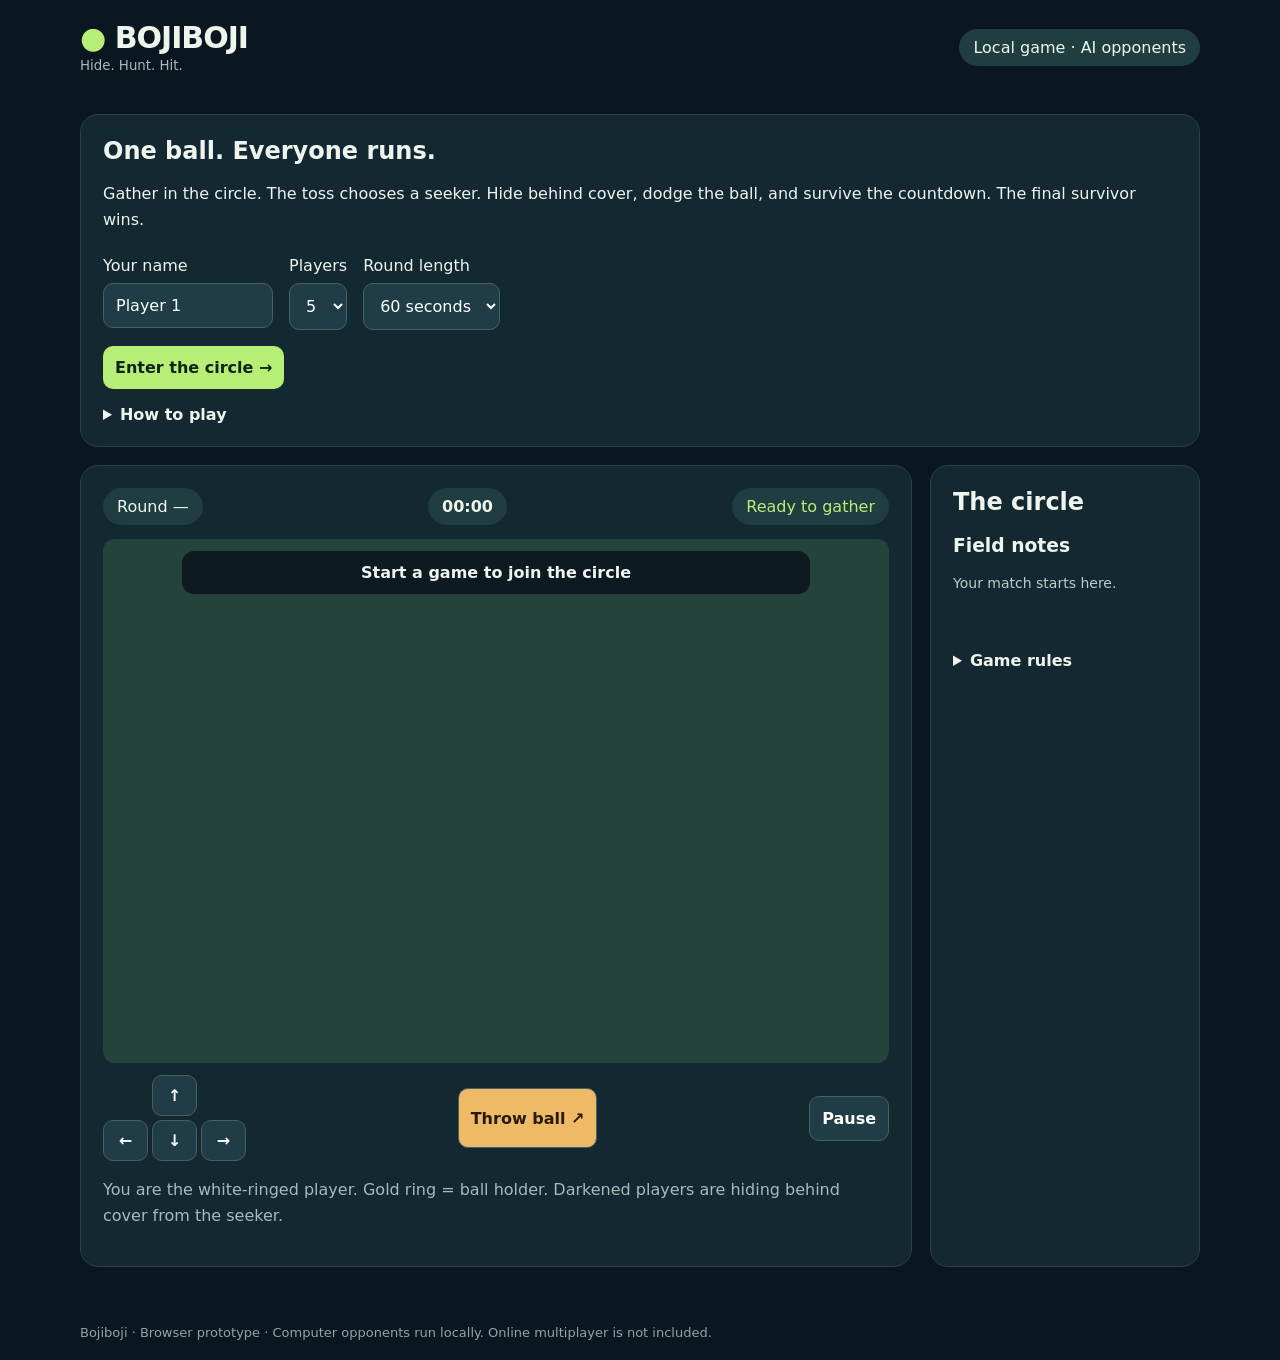
==== index.html @ 7b3b18cf "Add Bojiboji index.html" ====
<!doctype html>
<html lang="en"><head><meta charset="utf-8"><meta name="viewport" content="width=device-width,initial-scale=1"><title>Bojiboji — Hide. Hunt. Hit.</title><style>
*{box-sizing:border-box}body{margin:0;background:#0b1720;color:#edf5ed;font:16px system-ui}header,main,footer{max-width:1160px;margin:auto;padding:20px}header{display:flex;align-items:center;justify-content:space-between}h1{margin:0;font-size:30px;letter-spacing:-1px}small,.muted{color:#a6bbb9}.brand{color:#b7ef76}section{background:#142832;border:1px solid #2a4249;border-radius:18px;padding:22px;margin-bottom:18px}h2{margin:0 0 12px}p{line-height:1.6}button,select,input{font:inherit;border-radius:10px;padding:12px;border:1px solid #486065;background:#203c46;color:white}button{cursor:pointer;font-weight:700}button.primary{background:#b7ef76;color:#102419;border:0}label{display:inline-grid;gap:8px;margin:8px 16px 16px 0}input{width:170px}.layout{display:grid;grid-template-columns:1fr 270px;gap:18px}.hud{display:flex;justify-content:space-between;gap:12px;margin-bottom:14px;flex-wrap:wrap}.pill{background:#203d42;padding:9px 14px;border-radius:30px}canvas{width:100%;display:block;background:#24433a;border-radius:12px;touch-action:none}#arena{position:relative}#banner{position:absolute;top:12px;left:10%;right:10%;text-align:center;background:#0b1720e8;border-radius:12px;padding:12px;pointer-events:none;font-weight:700}#roster{padding:0;list-style:none}#roster li{padding:10px 0;border-bottom:1px solid #2a4249}.out{opacity:.4;text-decoration:line-through}#log{color:#b9cdca;font-size:14px;min-height:60px}.controls{display:flex;gap:12px;justify-content:space-between;align-items:center;margin-top:12px}#pad{display:grid;grid-template-columns:repeat(3,45px);gap:4px}#pad button{padding:10px;touch-action:none;user-select:none}#throw{background:#efba66;color:#281a0a;min-height:60px;touch-action:none}details{margin-top:16px}summary{cursor:pointer;font-weight:700}footer{font-size:13px;color:#8ca6a3}#status{color:#b7ef76} @media(max-width:780px){.layout{grid-template-columns:1fr}header,main{padding:12px}section{padding:14px}h1{font-size:25px}}
</style></head><body><header><div><h1><span class="brand">●</span> BOJIBOJI</h1><small>Hide. Hunt. Hit.</small></div><span class="pill">Local game · AI opponents</span></header><main><section id="setup"><h2>One ball. Everyone runs.</h2><p>Gather in the circle. The toss chooses a seeker. Hide behind cover, dodge the ball, and survive the countdown. The final survivor wins.</p><label>Your name<input id="name" maxlength="20" value="Player 1"></label><label>Players<select id="count"><option>3</option><option selected>5</option><option>8</option></select></label><label>Round length<select id="duration"><option value="30">30 seconds</option><option value="60" selected>60 seconds</option><option value="90">90 seconds</option></select></label><br><button class="primary" id="start">Enter the circle →</button><details><summary>How to play</summary><p>Move with WASD, arrow keys, or the touch arrows. Aim with your mouse or by tapping the field; click the field or press Space / Throw to throw. On touch screens, moving also sets your aim. Cover blocks players and balls. Each round starts with a random toss and a 4-second hiding phase. A hit transfers the ball immediately; a miss returns it after the ball stops. The new seeker gets a brief pause so the previous seeker can escape. At zero, the current seeker is eliminated—even if their throw is in flight. Eliminated players can watch the remaining rounds.</p></details></section><div class="layout"><section><div class="hud"><span class="pill" id="round">Round —</span><strong class="pill" id="timer">00:00</strong><span class="pill" id="status" role="status" aria-live="polite">Ready to gather</span></div><div id="arena"><canvas id="game" width="900" height="600" aria-label="Bojiboji playing field"></canvas><div id="banner">Start a game to join the circle</div></div><div class="controls"><div id="pad" aria-label="Movement controls"><span></span><button data-key="ArrowUp" aria-label="Move up">↑</button><span></span><button data-key="ArrowLeft" aria-label="Move left">←</button><button data-key="ArrowDown" aria-label="Move down">↓</button><button data-key="ArrowRight" aria-label="Move right">→</button></div><button id="throw">Throw ball ↗</button><button id="pause">Pause</button></div><p class="muted">You are the white-ringed player. Gold ring = ball holder. Darkened players are hiding behind cover from the seeker.</p></section><section><h2>The circle</h2><ul id="roster"></ul><h3>Field notes</h3><div id="log" aria-live="polite">Your match starts here.</div><details><summary>Game rules</summary><p>No points, no teams. Every successful hit passes the chase to the player hit. Each expired round removes its ball holder. The last remaining player wins.</p></details></section></div></main><footer>Bojiboji · Browser prototype · Computer opponents run locally. Online multiplayer is not included.</footer><script src="game.js"></script></body></html>
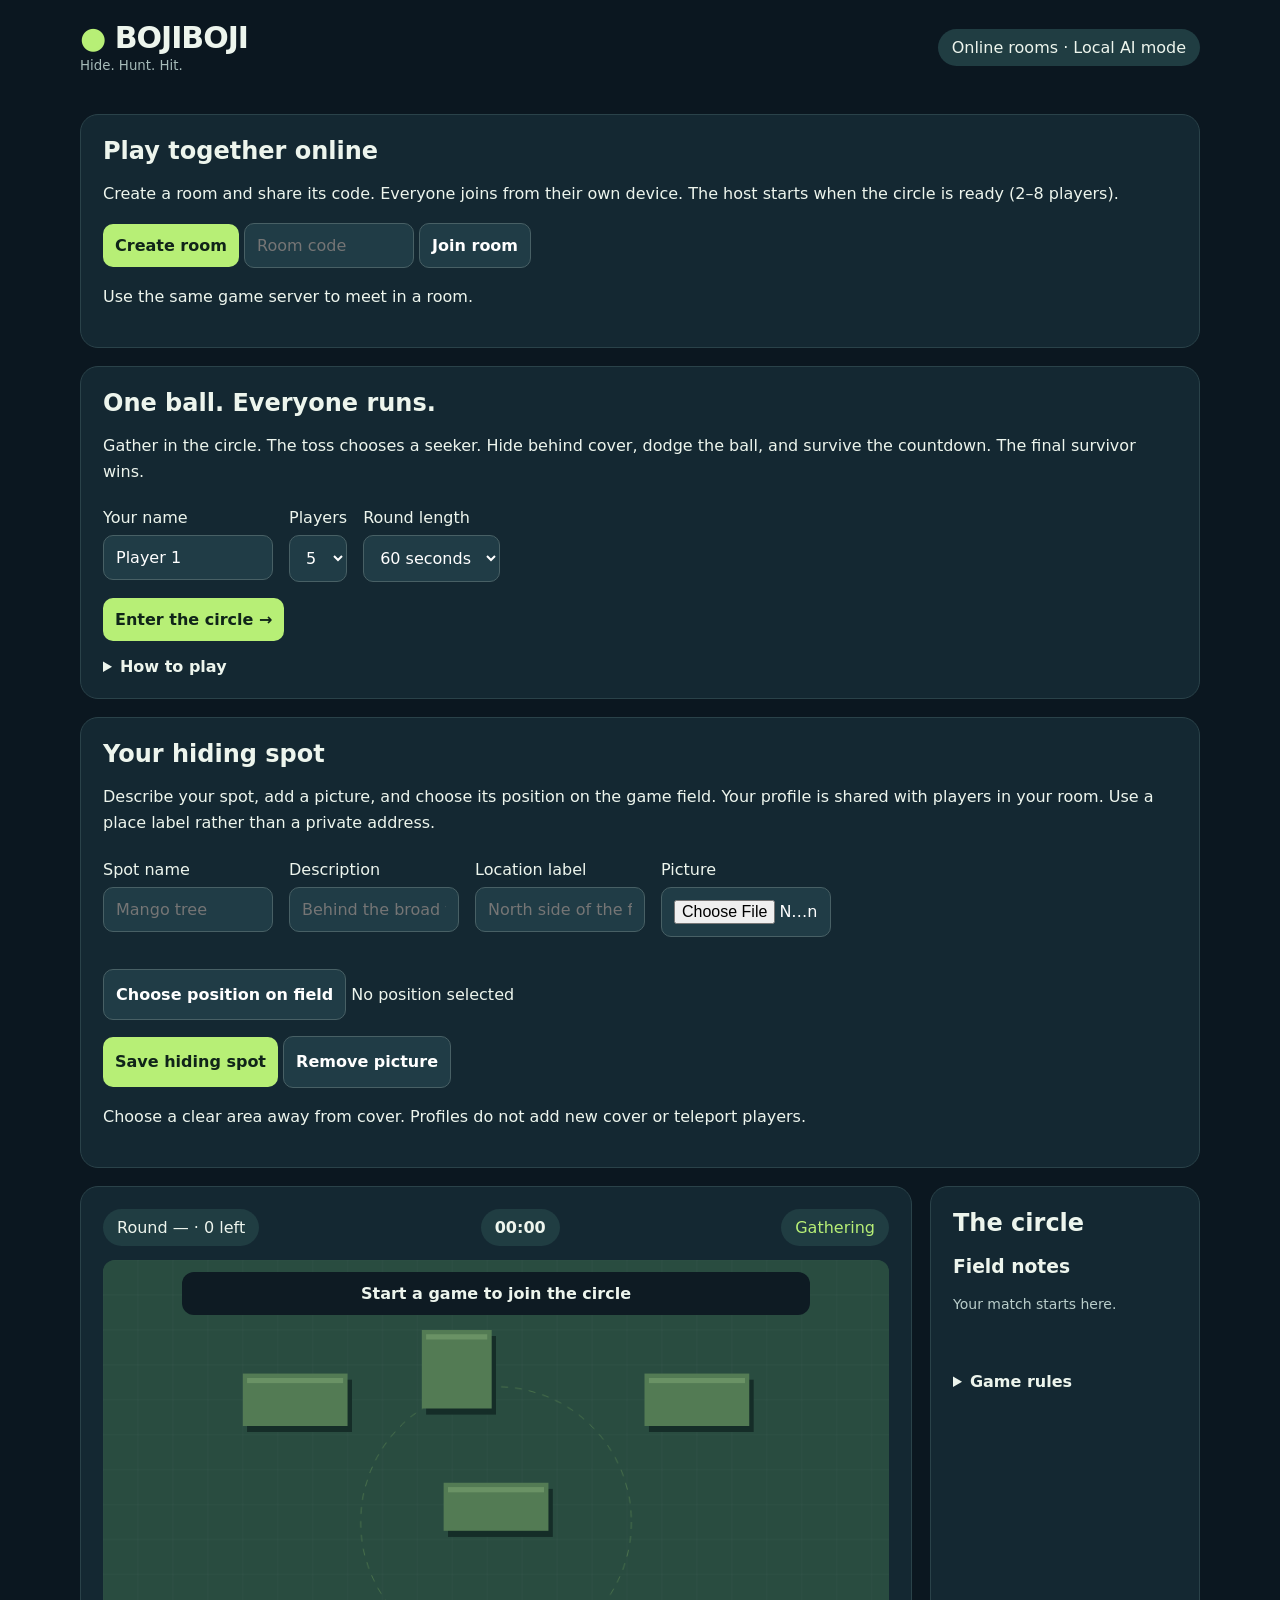
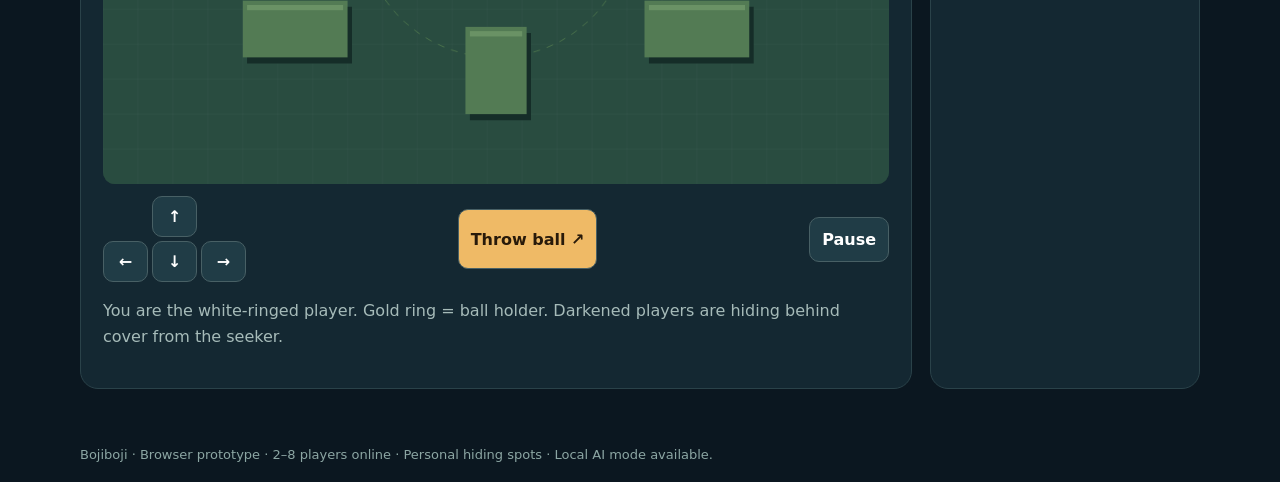
==== commit 15c5a84a: "Integrate online multiplayer and custom hiding spot profiles" ====
--- a/index.html
+++ b/index.html
@@ -1,4 +1,4 @@
 <!doctype html>
 <html lang="en"><head><meta charset="utf-8"><meta name="viewport" content="width=device-width,initial-scale=1"><title>Bojiboji — Hide. Hunt. Hit.</title><style>
 *{box-sizing:border-box}body{margin:0;background:#0b1720;color:#edf5ed;font:16px system-ui}header,main,footer{max-width:1160px;margin:auto;padding:20px}header{display:flex;align-items:center;justify-content:space-between}h1{margin:0;font-size:30px;letter-spacing:-1px}small,.muted{color:#a6bbb9}.brand{color:#b7ef76}section{background:#142832;border:1px solid #2a4249;border-radius:18px;padding:22px;margin-bottom:18px}h2{margin:0 0 12px}p{line-height:1.6}button,select,input{font:inherit;border-radius:10px;padding:12px;border:1px solid #486065;background:#203c46;color:white}button{cursor:pointer;font-weight:700}button.primary{background:#b7ef76;color:#102419;border:0}label{display:inline-grid;gap:8px;margin:8px 16px 16px 0}input{width:170px}.layout{display:grid;grid-template-columns:1fr 270px;gap:18px}.hud{display:flex;justify-content:space-between;gap:12px;margin-bottom:14px;flex-wrap:wrap}.pill{background:#203d42;padding:9px 14px;border-radius:30px}canvas{width:100%;display:block;background:#24433a;border-radius:12px;touch-action:none}#arena{position:relative}#banner{position:absolute;top:12px;left:10%;right:10%;text-align:center;background:#0b1720e8;border-radius:12px;padding:12px;pointer-events:none;font-weight:700}#roster{padding:0;list-style:none}#roster li{padding:10px 0;border-bottom:1px solid #2a4249}.out{opacity:.4;text-decoration:line-through}#log{color:#b9cdca;font-size:14px;min-height:60px}.controls{display:flex;gap:12px;justify-content:space-between;align-items:center;margin-top:12px}#pad{display:grid;grid-template-columns:repeat(3,45px);gap:4px}#pad button{padding:10px;touch-action:none;user-select:none}#throw{background:#efba66;color:#281a0a;min-height:60px;touch-action:none}details{margin-top:16px}summary{cursor:pointer;font-weight:700}footer{font-size:13px;color:#8ca6a3}#status{color:#b7ef76} @media(max-width:780px){.layout{grid-template-columns:1fr}header,main{padding:12px}section{padding:14px}h1{font-size:25px}}
-</style></head><body><header><div><h1><span class="brand">●</span> BOJIBOJI</h1><small>Hide. Hunt. Hit.</small></div><span class="pill">Local game · AI opponents</span></header><main><section id="setup"><h2>One ball. Everyone runs.</h2><p>Gather in the circle. The toss chooses a seeker. Hide behind cover, dodge the ball, and survive the countdown. The final survivor wins.</p><label>Your name<input id="name" maxlength="20" value="Player 1"></label><label>Players<select id="count"><option>3</option><option selected>5</option><option>8</option></select></label><label>Round length<select id="duration"><option value="30">30 seconds</option><option value="60" selected>60 seconds</option><option value="90">90 seconds</option></select></label><br><button class="primary" id="start">Enter the circle →</button><details><summary>How to play</summary><p>Move with WASD, arrow keys, or the touch arrows. Aim with your mouse or by tapping the field; click the field or press Space / Throw to throw. On touch screens, moving also sets your aim. Cover blocks players and balls. Each round starts with a random toss and a 4-second hiding phase. A hit transfers the ball immediately; a miss returns it after the ball stops. The new seeker gets a brief pause so the previous seeker can escape. At zero, the current seeker is eliminated—even if their throw is in flight. Eliminated players can watch the remaining rounds.</p></details></section><div class="layout"><section><div class="hud"><span class="pill" id="round">Round —</span><strong class="pill" id="timer">00:00</strong><span class="pill" id="status" role="status" aria-live="polite">Ready to gather</span></div><div id="arena"><canvas id="game" width="900" height="600" aria-label="Bojiboji playing field"></canvas><div id="banner">Start a game to join the circle</div></div><div class="controls"><div id="pad" aria-label="Movement controls"><span></span><button data-key="ArrowUp" aria-label="Move up">↑</button><span></span><button data-key="ArrowLeft" aria-label="Move left">←</button><button data-key="ArrowDown" aria-label="Move down">↓</button><button data-key="ArrowRight" aria-label="Move right">→</button></div><button id="throw">Throw ball ↗</button><button id="pause">Pause</button></div><p class="muted">You are the white-ringed player. Gold ring = ball holder. Darkened players are hiding behind cover from the seeker.</p></section><section><h2>The circle</h2><ul id="roster"></ul><h3>Field notes</h3><div id="log" aria-live="polite">Your match starts here.</div><details><summary>Game rules</summary><p>No points, no teams. Every successful hit passes the chase to the player hit. Each expired round removes its ball holder. The last remaining player wins.</p></details></section></div></main><footer>Bojiboji · Browser prototype · Computer opponents run locally. Online multiplayer is not included.</footer><script src="game.js"></script></body></html>
+</style></head><body><header><div><h1><span class="brand">●</span> BOJIBOJI</h1><small>Hide. Hunt. Hit.</small></div><span class="pill">Online rooms · Local AI mode</span></header><main><section><h2>Play together online</h2><p>Create a room and share its code. Everyone joins from their own device. The host starts when the circle is ready (2–8 players).</p><button id="createRoom" class="primary">Create room</button> <input id="roomCode" placeholder="Room code" maxlength="6" aria-label="Room code"> <button id="joinRoom">Join room</button> <button id="startRoom" hidden>Start online match</button> <button id="leaveRoom" hidden>Leave room</button><p id="roomStatus" role="status" aria-live="polite">Use the same game server to meet in a room.</p></section><section id="setup"><h2>One ball. Everyone runs.</h2><p>Gather in the circle. The toss chooses a seeker. Hide behind cover, dodge the ball, and survive the countdown. The final survivor wins.</p><label>Your name<input id="name" maxlength="20" value="Player 1"></label><label>Players<select id="count"><option>3</option><option selected>5</option><option>8</option></select></label><label>Round length<select id="duration"><option value="30">30 seconds</option><option value="60" selected>60 seconds</option><option value="90">90 seconds</option></select></label><br><button class="primary" id="start">Enter the circle →</button><details><summary>How to play</summary><p>Move with WASD, arrow keys, or the touch arrows. Aim with your mouse or by tapping the field; click the field or press Space / Throw to throw. On touch screens, moving also sets your aim. Cover blocks players and balls. Each round starts with a random toss and a 4-second hiding phase. A hit transfers the ball immediately; a miss returns it after the ball stops. The new seeker gets a brief pause so the previous seeker can escape. At zero, the current seeker is eliminated—even if their throw is in flight. Eliminated players can watch the remaining rounds.</p></details></section><section><h2>Your hiding spot</h2><p>Describe your spot, add a picture, and choose its position on the game field. Your profile is shared with players in your room. Use a place label rather than a private address.</p><label>Spot name<input id="spotName" maxlength="50" placeholder="Mango tree"></label><label>Description<input id="spotDescription" maxlength="240" placeholder="Behind the broad trunk"></label><label>Location label<input id="spotLocation" maxlength="100" placeholder="North side of the field"></label><label>Picture<input type="file" id="spotPicture" accept="image/jpeg,image/png,image/webp"></label><p><button id="chooseSpot">Choose position on field</button> <span id="spotPosition">No position selected</span></p><img id="spotPreview" alt="Your hiding spot preview" hidden style="max-width:200px;max-height:140px;border-radius:10px"><p><button id="saveSpot" class="primary">Save hiding spot</button> <button id="clearPicture">Remove picture</button></p><p id="spotStatus" role="status" aria-live="polite">Choose a clear area away from cover. Profiles do not add new cover or teleport players.</p><div id="spotProfiles" style="display:flex;gap:16px;flex-wrap:wrap"></div></section><div class="layout"><section><div class="hud"><span class="pill" id="round">Round —</span><strong class="pill" id="timer">00:00</strong><span class="pill" id="status" role="status" aria-live="polite">Ready to gather</span></div><div id="arena"><canvas id="game" width="900" height="600" aria-label="Bojiboji playing field"></canvas><div id="banner">Start a game to join the circle</div></div><div class="controls"><div id="pad" aria-label="Movement controls"><span></span><button data-key="ArrowUp" aria-label="Move up">↑</button><span></span><button data-key="ArrowLeft" aria-label="Move left">←</button><button data-key="ArrowDown" aria-label="Move down">↓</button><button data-key="ArrowRight" aria-label="Move right">→</button></div><button id="throw">Throw ball ↗</button><button id="pause">Pause</button></div><p class="muted">You are the white-ringed player. Gold ring = ball holder. Darkened players are hiding behind cover from the seeker.</p></section><section><h2>The circle</h2><ul id="roster"></ul><h3>Field notes</h3><div id="log" aria-live="polite">Your match starts here.</div><details><summary>Game rules</summary><p>No points, no teams. Every successful hit passes the chase to the player hit. Each expired round removes its ball holder. The last remaining player wins.</p></details></section></div></main><footer>Bojiboji · Browser prototype · 2–8 players online · Personal hiding spots · Local AI mode available.</footer><script src="game.js"></script><script src="online.js"></script><script src="spots.js"></script></body></html>
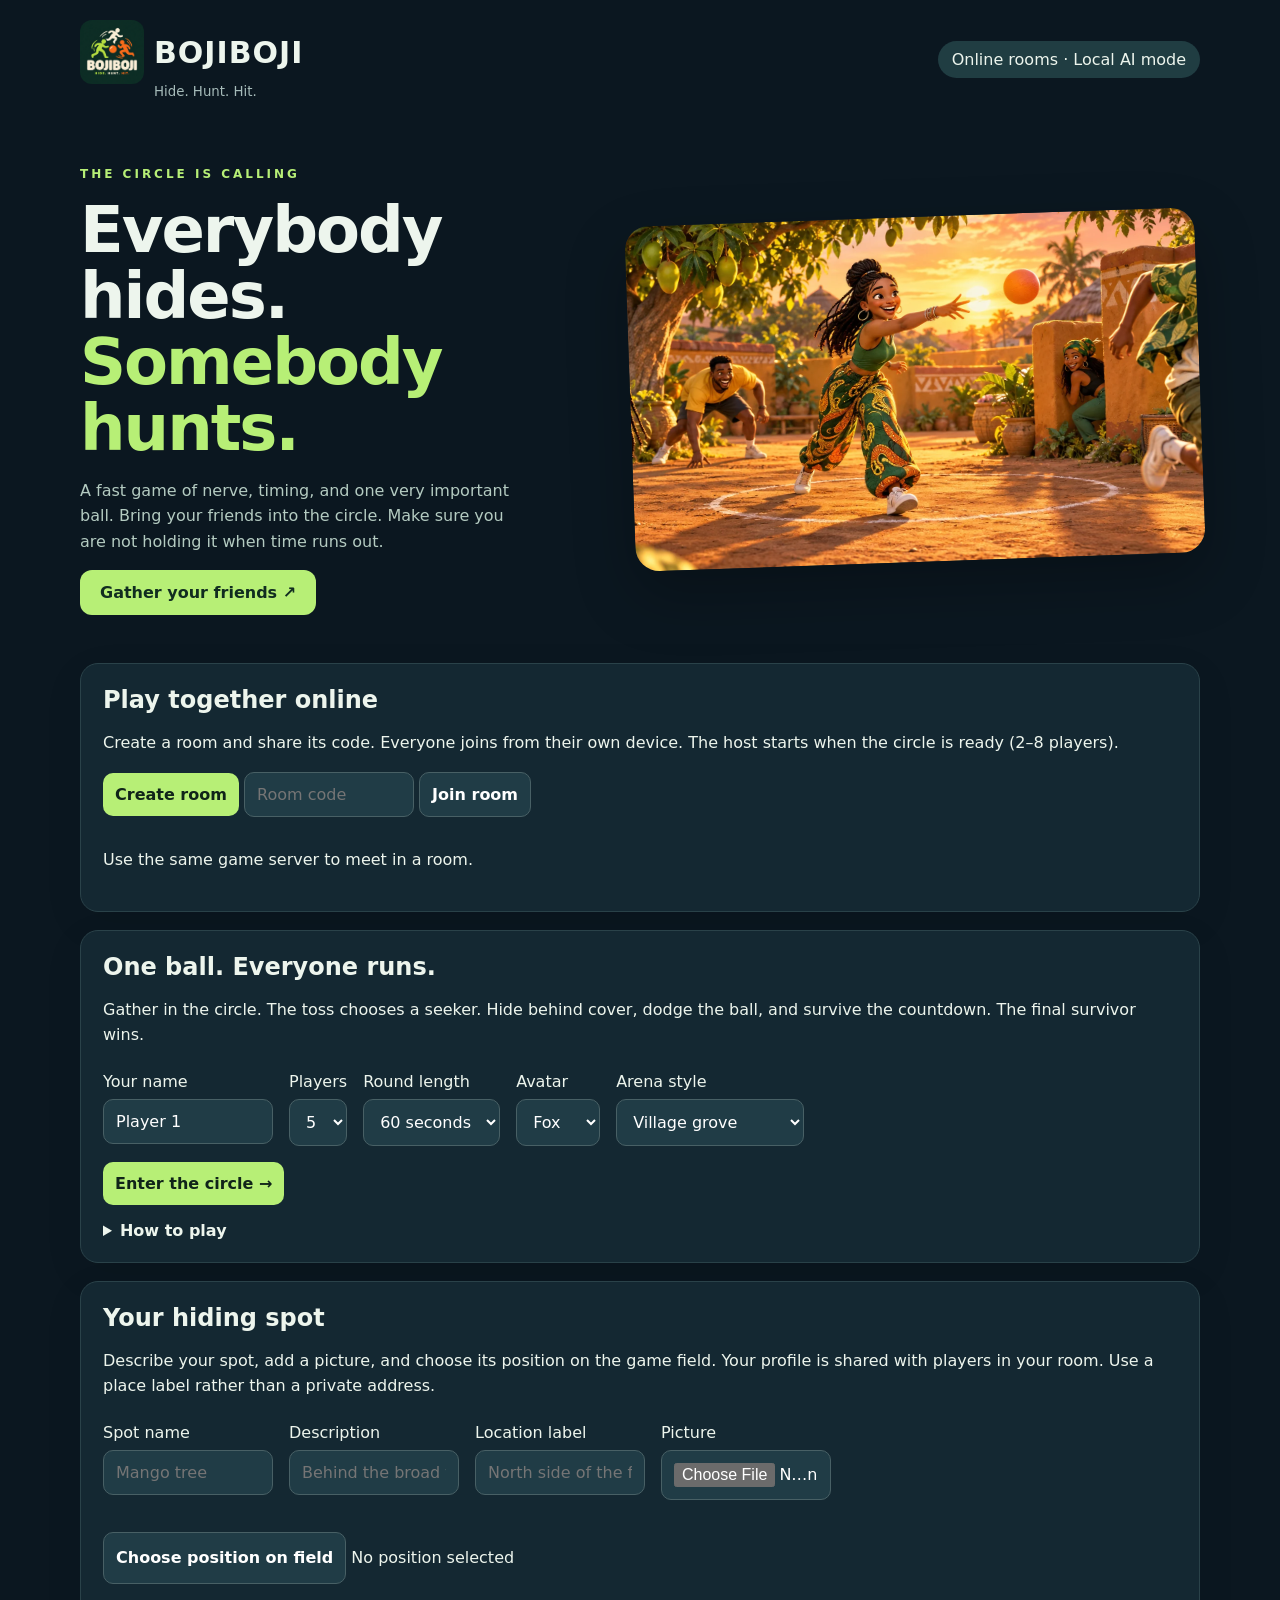
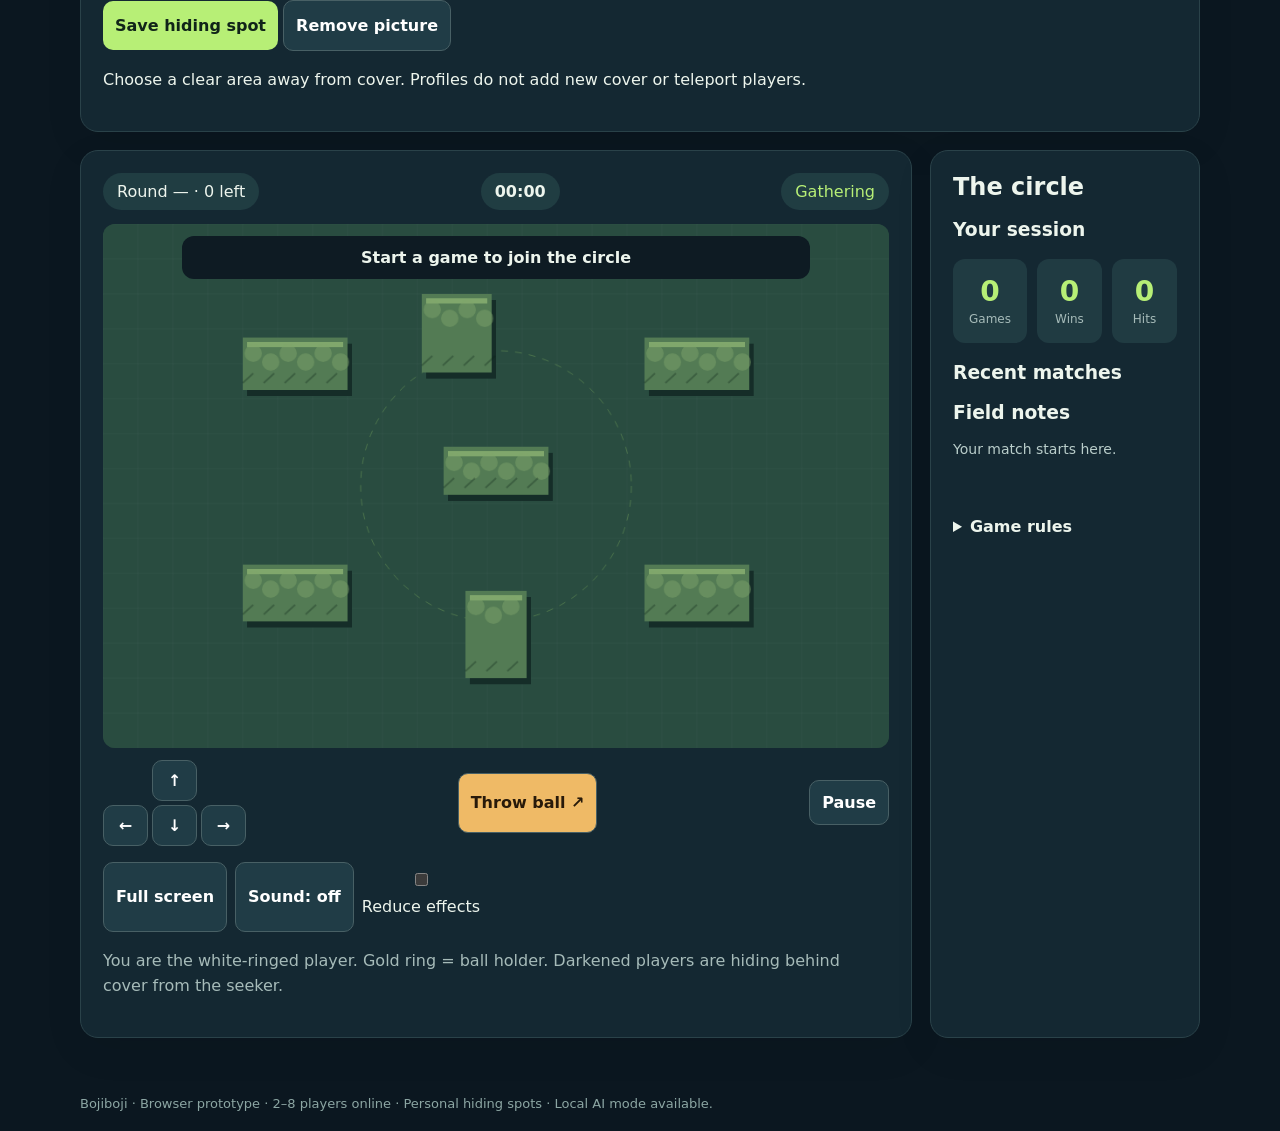
==== commit 15c151d3: "Add original Bojiboji branding, richer graphics, avatars, lobby controls and match statistics" ====
--- a/index.html
+++ b/index.html
@@ -1,4 +1,4 @@
 <!doctype html>
-<html lang="en"><head><meta charset="utf-8"><meta name="viewport" content="width=device-width,initial-scale=1"><title>Bojiboji — Hide. Hunt. Hit.</title><style>
+<html lang="en"><head><meta charset="utf-8"><meta name="viewport" content="width=device-width,initial-scale=1"><meta name="theme-color" content="#142832"><meta name="description" content="Bojiboji: hide, hunt, and pass the ball. Play with friends in online rooms or practice against computer runners."><link rel="icon" href="assets/boji-mark.svg" type="image/svg+xml"><link rel="stylesheet" href="experience.css"><title>Bojiboji — Hide. Hunt. Hit.</title><style>
 *{box-sizing:border-box}body{margin:0;background:#0b1720;color:#edf5ed;font:16px system-ui}header,main,footer{max-width:1160px;margin:auto;padding:20px}header{display:flex;align-items:center;justify-content:space-between}h1{margin:0;font-size:30px;letter-spacing:-1px}small,.muted{color:#a6bbb9}.brand{color:#b7ef76}section{background:#142832;border:1px solid #2a4249;border-radius:18px;padding:22px;margin-bottom:18px}h2{margin:0 0 12px}p{line-height:1.6}button,select,input{font:inherit;border-radius:10px;padding:12px;border:1px solid #486065;background:#203c46;color:white}button{cursor:pointer;font-weight:700}button.primary{background:#b7ef76;color:#102419;border:0}label{display:inline-grid;gap:8px;margin:8px 16px 16px 0}input{width:170px}.layout{display:grid;grid-template-columns:1fr 270px;gap:18px}.hud{display:flex;justify-content:space-between;gap:12px;margin-bottom:14px;flex-wrap:wrap}.pill{background:#203d42;padding:9px 14px;border-radius:30px}canvas{width:100%;display:block;background:#24433a;border-radius:12px;touch-action:none}#arena{position:relative}#banner{position:absolute;top:12px;left:10%;right:10%;text-align:center;background:#0b1720e8;border-radius:12px;padding:12px;pointer-events:none;font-weight:700}#roster{padding:0;list-style:none}#roster li{padding:10px 0;border-bottom:1px solid #2a4249}.out{opacity:.4;text-decoration:line-through}#log{color:#b9cdca;font-size:14px;min-height:60px}.controls{display:flex;gap:12px;justify-content:space-between;align-items:center;margin-top:12px}#pad{display:grid;grid-template-columns:repeat(3,45px);gap:4px}#pad button{padding:10px;touch-action:none;user-select:none}#throw{background:#efba66;color:#281a0a;min-height:60px;touch-action:none}details{margin-top:16px}summary{cursor:pointer;font-weight:700}footer{font-size:13px;color:#8ca6a3}#status{color:#b7ef76} @media(max-width:780px){.layout{grid-template-columns:1fr}header,main{padding:12px}section{padding:14px}h1{font-size:25px}}
-</style></head><body><header><div><h1><span class="brand">●</span> BOJIBOJI</h1><small>Hide. Hunt. Hit.</small></div><span class="pill">Online rooms · Local AI mode</span></header><main><section><h2>Play together online</h2><p>Create a room and share its code. Everyone joins from their own device. The host starts when the circle is ready (2–8 players).</p><button id="createRoom" class="primary">Create room</button> <input id="roomCode" placeholder="Room code" maxlength="6" aria-label="Room code"> <button id="joinRoom">Join room</button> <button id="startRoom" hidden>Start online match</button> <button id="leaveRoom" hidden>Leave room</button><p id="roomStatus" role="status" aria-live="polite">Use the same game server to meet in a room.</p></section><section id="setup"><h2>One ball. Everyone runs.</h2><p>Gather in the circle. The toss chooses a seeker. Hide behind cover, dodge the ball, and survive the countdown. The final survivor wins.</p><label>Your name<input id="name" maxlength="20" value="Player 1"></label><label>Players<select id="count"><option>3</option><option selected>5</option><option>8</option></select></label><label>Round length<select id="duration"><option value="30">30 seconds</option><option value="60" selected>60 seconds</option><option value="90">90 seconds</option></select></label><br><button class="primary" id="start">Enter the circle →</button><details><summary>How to play</summary><p>Move with WASD, arrow keys, or the touch arrows. Aim with your mouse or by tapping the field; click the field or press Space / Throw to throw. On touch screens, moving also sets your aim. Cover blocks players and balls. Each round starts with a random toss and a 4-second hiding phase. A hit transfers the ball immediately; a miss returns it after the ball stops. The new seeker gets a brief pause so the previous seeker can escape. At zero, the current seeker is eliminated—even if their throw is in flight. Eliminated players can watch the remaining rounds.</p></details></section><section><h2>Your hiding spot</h2><p>Describe your spot, add a picture, and choose its position on the game field. Your profile is shared with players in your room. Use a place label rather than a private address.</p><label>Spot name<input id="spotName" maxlength="50" placeholder="Mango tree"></label><label>Description<input id="spotDescription" maxlength="240" placeholder="Behind the broad trunk"></label><label>Location label<input id="spotLocation" maxlength="100" placeholder="North side of the field"></label><label>Picture<input type="file" id="spotPicture" accept="image/jpeg,image/png,image/webp"></label><p><button id="chooseSpot">Choose position on field</button> <span id="spotPosition">No position selected</span></p><img id="spotPreview" alt="Your hiding spot preview" hidden style="max-width:200px;max-height:140px;border-radius:10px"><p><button id="saveSpot" class="primary">Save hiding spot</button> <button id="clearPicture">Remove picture</button></p><p id="spotStatus" role="status" aria-live="polite">Choose a clear area away from cover. Profiles do not add new cover or teleport players.</p><div id="spotProfiles" style="display:flex;gap:16px;flex-wrap:wrap"></div></section><div class="layout"><section><div class="hud"><span class="pill" id="round">Round —</span><strong class="pill" id="timer">00:00</strong><span class="pill" id="status" role="status" aria-live="polite">Ready to gather</span></div><div id="arena"><canvas id="game" width="900" height="600" aria-label="Bojiboji playing field"></canvas><div id="banner">Start a game to join the circle</div></div><div class="controls"><div id="pad" aria-label="Movement controls"><span></span><button data-key="ArrowUp" aria-label="Move up">↑</button><span></span><button data-key="ArrowLeft" aria-label="Move left">←</button><button data-key="ArrowDown" aria-label="Move down">↓</button><button data-key="ArrowRight" aria-label="Move right">→</button></div><button id="throw">Throw ball ↗</button><button id="pause">Pause</button></div><p class="muted">You are the white-ringed player. Gold ring = ball holder. Darkened players are hiding behind cover from the seeker.</p></section><section><h2>The circle</h2><ul id="roster"></ul><h3>Field notes</h3><div id="log" aria-live="polite">Your match starts here.</div><details><summary>Game rules</summary><p>No points, no teams. Every successful hit passes the chase to the player hit. Each expired round removes its ball holder. The last remaining player wins.</p></details></section></div></main><footer>Bojiboji · Browser prototype · 2–8 players online · Personal hiding spots · Local AI mode available.</footer><script src="game.js"></script><script src="online.js"></script><script src="spots.js"></script></body></html>
+</style></head><body><header><div><h1><img src="assets/bojiboji-logo.webp" alt="Bojiboji ball and circle logo"> BOJIBOJI</h1><small>Hide. Hunt. Hit.</small></div><span class="pill">Online rooms · Local AI mode</span></header><main><section class="hero"><div><span class="eyebrow">The circle is calling</span><h2>Everybody hides.<br><em>Somebody hunts.</em></h2><p>A fast game of nerve, timing, and one very important ball. Bring your friends into the circle. Make sure you are not holding it when time runs out.</p><a href="#onlineLobby">Gather your friends ↗</a></div><img src="assets/bojiboji-key-art.webp" alt="Illustrated Bojiboji players chasing a ball around a leafy village courtyard"></section><section id="onlineLobby"><h2>Play together online</h2><p>Create a room and share its code. Everyone joins from their own device. The host starts when the circle is ready (2–8 players).</p><button id="createRoom" class="primary">Create room</button> <input id="roomCode" placeholder="Room code" maxlength="6" aria-label="Room code"> <button id="joinRoom">Join room</button> <button id="startRoom" hidden>Start online match</button> <button id="leaveRoom" hidden>Leave room</button> <button id="readyRoom" hidden>Ready up</button> <button id="inviteRoom" hidden>Copy invite link</button><div id="roomMembers" class="room-list"></div><p id="roomStatus" role="status" aria-live="polite">Use the same game server to meet in a room.</p></section><section id="setup"><h2>One ball. Everyone runs.</h2><p>Gather in the circle. The toss chooses a seeker. Hide behind cover, dodge the ball, and survive the countdown. The final survivor wins.</p><label>Your name<input id="name" maxlength="20" value="Player 1"></label><label>Players<select id="count"><option>3</option><option selected>5</option><option>8</option></select></label><label>Round length<select id="duration"><option value="30">30 seconds</option><option value="60" selected>60 seconds</option><option value="90">90 seconds</option></select></label><label>Avatar<select id="avatar"><option value="fox">Fox</option><option value="cat">Cat</option><option value="owl">Owl</option><option value="bear">Bear</option></select></label><label>Arena style<select id="theme"><option value="grove">Village grove</option><option value="dusk">Golden dusk</option><option value="night">Moonlit courtyard</option></select></label><br><button class="primary" id="start">Enter the circle →</button><details><summary>How to play</summary><p>Move with WASD, arrow keys, or the touch arrows. Aim with your mouse or by tapping the field; click the field or press Space / Throw to throw. On touch screens, moving also sets your aim. Cover blocks players and balls. Each round starts with a random toss and a 4-second hiding phase. A hit transfers the ball immediately; a miss returns it after the ball stops. The new seeker gets a brief pause so the previous seeker can escape. At zero, the current seeker is eliminated—even if their throw is in flight. Eliminated players can watch the remaining rounds.</p></details></section><section><h2>Your hiding spot</h2><p>Describe your spot, add a picture, and choose its position on the game field. Your profile is shared with players in your room. Use a place label rather than a private address.</p><label>Spot name<input id="spotName" maxlength="50" placeholder="Mango tree"></label><label>Description<input id="spotDescription" maxlength="240" placeholder="Behind the broad trunk"></label><label>Location label<input id="spotLocation" maxlength="100" placeholder="North side of the field"></label><label>Picture<input type="file" id="spotPicture" accept="image/jpeg,image/png,image/webp"></label><p><button id="chooseSpot">Choose position on field</button> <span id="spotPosition">No position selected</span></p><img id="spotPreview" alt="Your hiding spot preview" hidden style="max-width:200px;max-height:140px;border-radius:10px"><p><button id="saveSpot" class="primary">Save hiding spot</button> <button id="clearPicture">Remove picture</button></p><p id="spotStatus" role="status" aria-live="polite">Choose a clear area away from cover. Profiles do not add new cover or teleport players.</p><div id="spotProfiles" style="display:flex;gap:16px;flex-wrap:wrap"></div></section><section id="results" hidden aria-live="polite"><span class="eyebrow">Circle champion</span><h2 id="winnerName"></h2><p id="winnerMessage"></p><table><thead><tr><th>Player</th><th>Hits</th><th>Throws</th><th>Accuracy</th></tr></thead><tbody id="scoreRows"></tbody></table><p>Start another local game, or ready up for a rematch in your room.</p></section><div class="layout"><section><div class="hud"><span class="pill" id="round">Round —</span><strong class="pill" id="timer">00:00</strong><span class="pill" id="status" role="status" aria-live="polite">Ready to gather</span></div><div id="arena"><canvas id="game" width="900" height="600" aria-label="Bojiboji playing field"></canvas><div id="banner">Start a game to join the circle</div></div><div class="controls"><div id="pad" aria-label="Movement controls"><span></span><button data-key="ArrowUp" aria-label="Move up">↑</button><span></span><button data-key="ArrowLeft" aria-label="Move left">←</button><button data-key="ArrowDown" aria-label="Move down">↓</button><button data-key="ArrowRight" aria-label="Move right">→</button></div><button id="throw">Throw ball ↗</button><button id="pause">Pause</button></div><div class="game-tools"><button id="fullscreen">Full screen</button><button id="sound">Sound: off</button><label><input id="reduced" type="checkbox" style="width:auto"> Reduce effects</label></div><p class="muted">You are the white-ringed player. Gold ring = ball holder. Darkened players are hiding behind cover from the seeker.</p></section><section><h2>The circle</h2><ul id="roster"></ul><h3>Your session</h3><div class="stats"><div class="stat"><strong id="statGames">0</strong><span>Games</span></div><div class="stat"><strong id="statWins">0</strong><span>Wins</span></div><div class="stat"><strong id="statHits">0</strong><span>Hits</span></div></div><h3>Recent matches</h3><ol id="history"></ol><h3>Field notes</h3><div id="log" aria-live="polite">Your match starts here.</div><details><summary>Game rules</summary><p>No points, no teams. Every successful hit passes the chase to the player hit. Each expired round removes its ball holder. The last remaining player wins.</p></details></section></div></main><footer>Bojiboji · Browser prototype · 2–8 players online · Personal hiding spots · Local AI mode available.</footer><script src="game.js"></script><script src="online.js"></script><script src="spots.js"></script><script src="experience.js"></script></body></html>
--- a/experience.css
+++ b/experience.css
@@ -0,0 +1,3 @@
+:root{color-scheme:dark;--lime:#b7ef76}body{background:radial-gradient(ellipse at 10% 0,#20463d 0,transparent 48%),#0b1720}header{padding-top:26px}header h1{display:flex;gap:10px;align-items:center;letter-spacing:1px}header img{width:46px;height:46px}header small{display:block;margin-left:56px}section{box-shadow:0 12px 40px #00000012}button{transition:transform .15s,background .15s}button:hover:not(:disabled){transform:translateY(-2px);filter:brightness(1.1)}button:disabled{opacity:.4;cursor:not-allowed}button:focus-visible,input:focus-visible,select:focus-visible,summary:focus-visible{outline:3px solid #ffca6d;outline-offset:4px}.hero{display:grid;grid-template-columns:1fr 1.1fr;gap:32px;align-items:center;background:transparent;border:0;box-shadow:none;padding:24px 0 30px}.hero h2{font-size:clamp(36px,5vw,64px);line-height:1.03;letter-spacing:-2px;margin:16px 0}.hero h2 em{color:var(--lime);font-style:normal}.hero p{max-width:450px;color:#b4cbc1}.eyebrow{text-transform:uppercase;letter-spacing:3px;font-size:12px;color:var(--lime);font-weight:700}.hero img{width:100%;transform:rotate(-2deg);border-radius:24px;box-shadow:0 24px 60px #0004}.hero a{display:inline-block;color:#112d20;background:var(--lime);border-radius:12px;padding:13px 20px;font-weight:800;text-decoration:none}.toolbar{display:flex;gap:12px;flex-wrap:wrap;align-items:center}.toolbar label{margin:0}.toolbar select{max-width:165px}.room-list{display:flex;gap:8px;flex-wrap:wrap;margin-top:14px}.room-person{background:#203c46;border-radius:10px;padding:9px 12px;font-size:14px}.room-person b{color:#b7ef76}.room-person button{font-size:12px;padding:4px 7px;margin-left:8px}.stats{display:grid;grid-template-columns:repeat(3,1fr);gap:10px}.stat{padding:16px;background:#203b42;border-radius:12px;text-align:center}.stat strong{font-size:28px;display:block;color:#b7ef76}.stat span{font-size:12px;color:#a6bbb9}#history{padding-left:20px;color:#a6bbb9}#results{border-color:#9ec86d;background:linear-gradient(120deg,#2d4d36,#142832)}#results h2{font-size:32px}table{border-collapse:collapse;width:100%;font-size:14px}td,th{text-align:left;padding:10px 6px;border-bottom:1px solid #ffffff12}.game-tools{display:flex;gap:8px;flex-wrap:wrap;margin-top:16px}#arena:fullscreen{display:flex;align-items:center;justify-content:center;background:#0b1720}#arena:fullscreen canvas{width:auto;max-width:100vw;max-height:100vh;object-fit:contain}#arena:fullscreen #banner{top:20px}#timer.urgent{color:#ffae8b;box-shadow:0 0 0 2px #ef967655}#reduced:checked{accent-color:#b7ef76}@media(max-width:780px){.hero{grid-template-columns:1fr;gap:18px}.hero img{max-height:260px;object-fit:cover;transform:none}.hero h2{font-size:42px}.controls{flex-wrap:wrap}.toolbar label{width:100%}header>.pill{font-size:11px;max-width:120px}.game-tools button{flex:1}.stats{gap:6px}.stat{padding:10px}input[type=file]{width:100%;max-width:260px}.layout>section{min-width:0}}@media(prefers-reduced-motion:reduce){*{scroll-behavior:auto!important;transition:none!important}.hero img{transform:none}}
+
+header img{width:64px;height:64px;border-radius:12px}header small{margin-left:74px}.hero img{aspect-ratio:1.65;object-fit:cover}
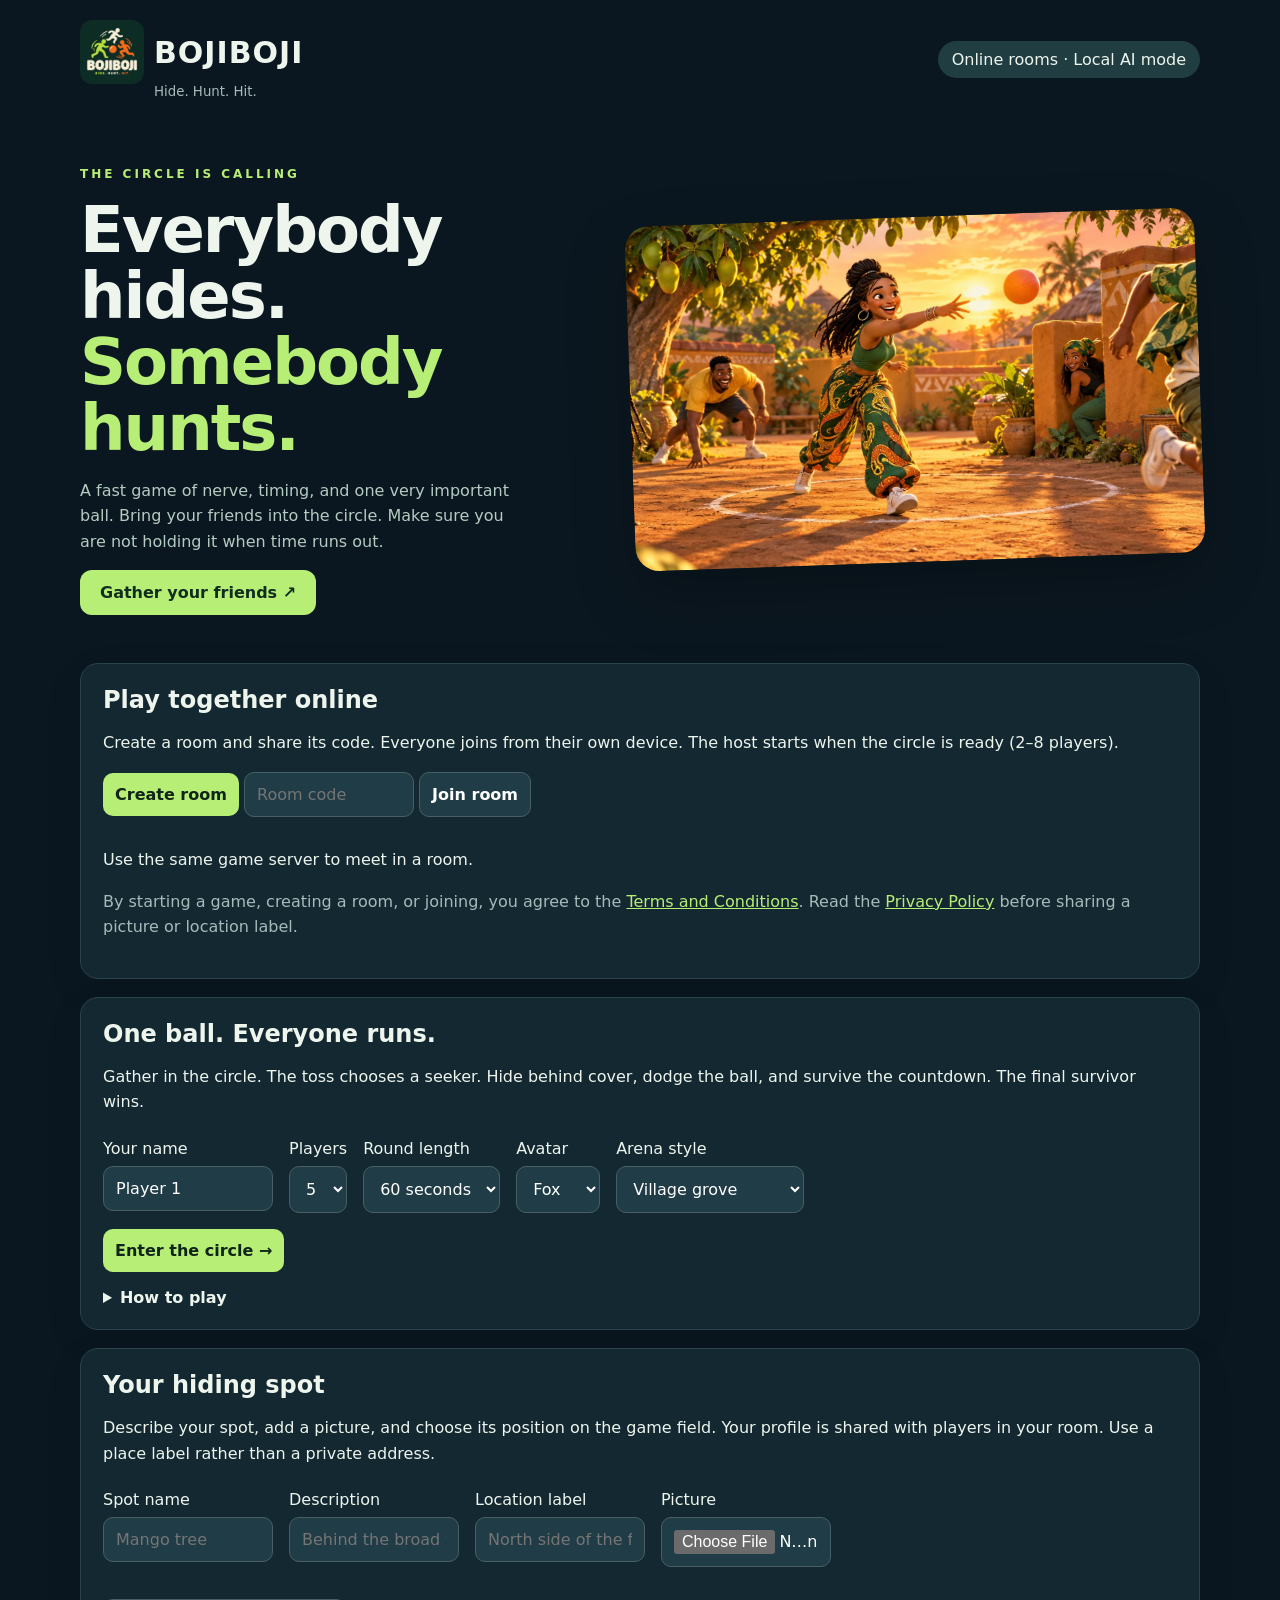
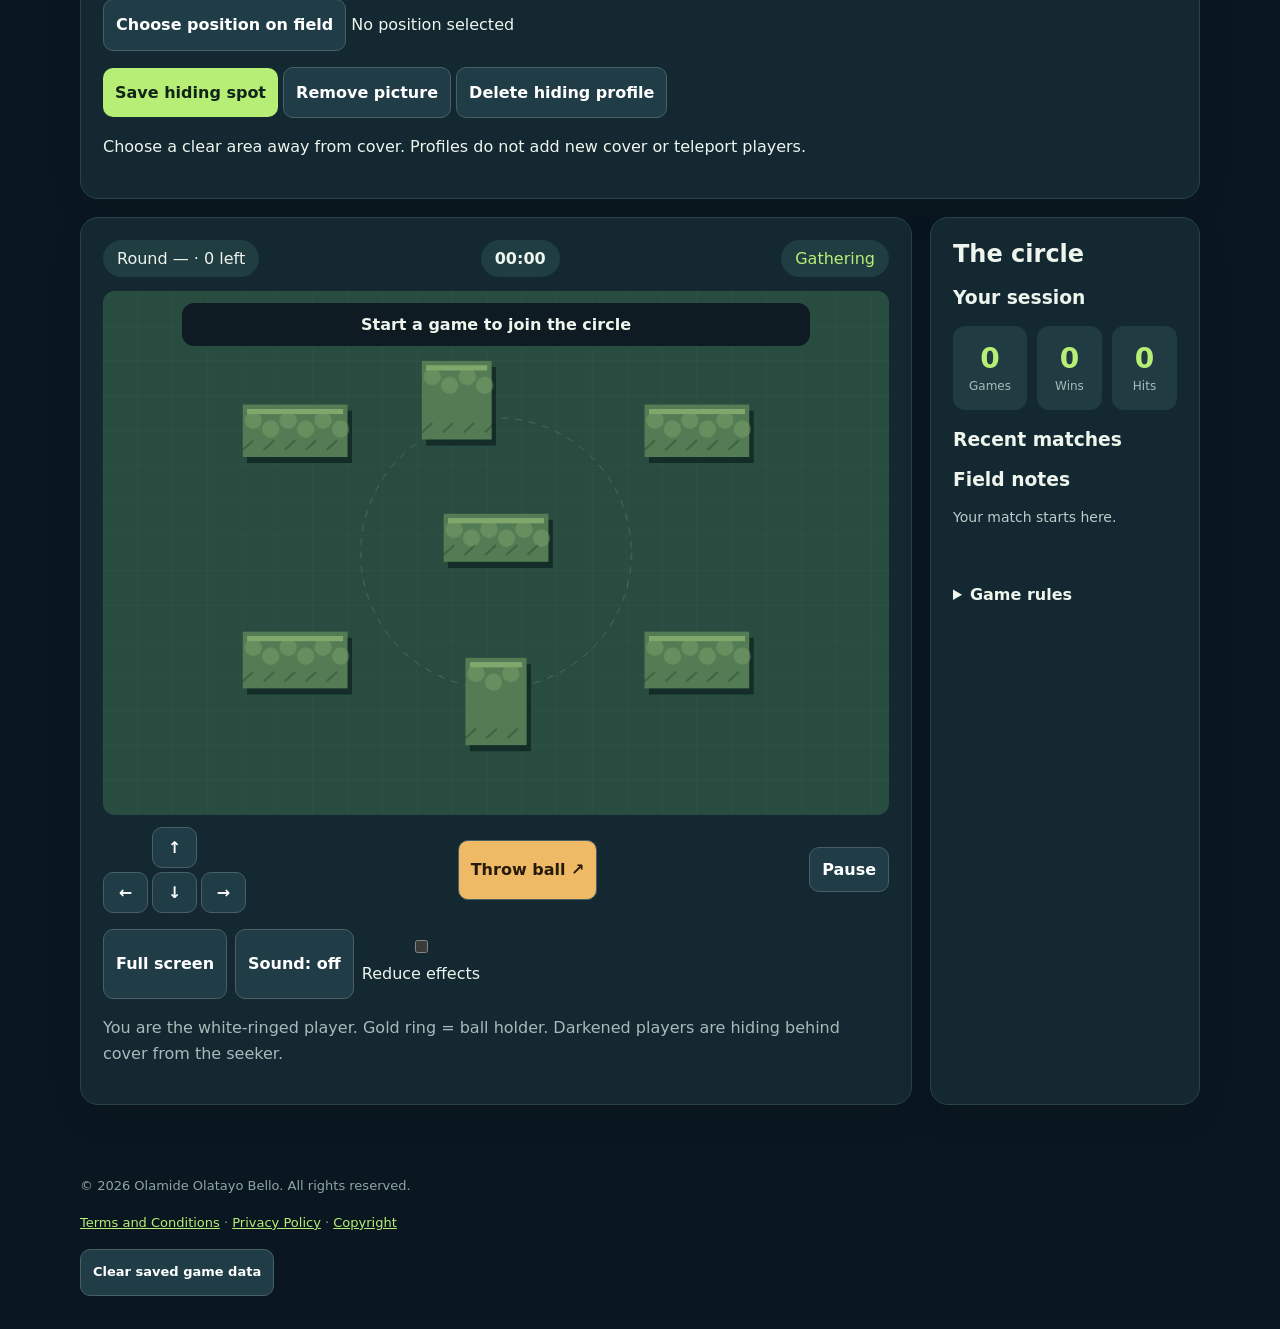
==== commit 7b801fd5: "Add Olamidepanel Ansible deployment, legal pages and privacy controls" ====
--- a/index.html
+++ b/index.html
@@ -1,4 +1,4 @@
 <!doctype html>
 <html lang="en"><head><meta charset="utf-8"><meta name="viewport" content="width=device-width,initial-scale=1"><meta name="theme-color" content="#142832"><meta name="description" content="Bojiboji: hide, hunt, and pass the ball. Play with friends in online rooms or practice against computer runners."><link rel="icon" href="assets/boji-mark.svg" type="image/svg+xml"><link rel="stylesheet" href="experience.css"><title>Bojiboji — Hide. Hunt. Hit.</title><style>
 *{box-sizing:border-box}body{margin:0;background:#0b1720;color:#edf5ed;font:16px system-ui}header,main,footer{max-width:1160px;margin:auto;padding:20px}header{display:flex;align-items:center;justify-content:space-between}h1{margin:0;font-size:30px;letter-spacing:-1px}small,.muted{color:#a6bbb9}.brand{color:#b7ef76}section{background:#142832;border:1px solid #2a4249;border-radius:18px;padding:22px;margin-bottom:18px}h2{margin:0 0 12px}p{line-height:1.6}button,select,input{font:inherit;border-radius:10px;padding:12px;border:1px solid #486065;background:#203c46;color:white}button{cursor:pointer;font-weight:700}button.primary{background:#b7ef76;color:#102419;border:0}label{display:inline-grid;gap:8px;margin:8px 16px 16px 0}input{width:170px}.layout{display:grid;grid-template-columns:1fr 270px;gap:18px}.hud{display:flex;justify-content:space-between;gap:12px;margin-bottom:14px;flex-wrap:wrap}.pill{background:#203d42;padding:9px 14px;border-radius:30px}canvas{width:100%;display:block;background:#24433a;border-radius:12px;touch-action:none}#arena{position:relative}#banner{position:absolute;top:12px;left:10%;right:10%;text-align:center;background:#0b1720e8;border-radius:12px;padding:12px;pointer-events:none;font-weight:700}#roster{padding:0;list-style:none}#roster li{padding:10px 0;border-bottom:1px solid #2a4249}.out{opacity:.4;text-decoration:line-through}#log{color:#b9cdca;font-size:14px;min-height:60px}.controls{display:flex;gap:12px;justify-content:space-between;align-items:center;margin-top:12px}#pad{display:grid;grid-template-columns:repeat(3,45px);gap:4px}#pad button{padding:10px;touch-action:none;user-select:none}#throw{background:#efba66;color:#281a0a;min-height:60px;touch-action:none}details{margin-top:16px}summary{cursor:pointer;font-weight:700}footer{font-size:13px;color:#8ca6a3}#status{color:#b7ef76} @media(max-width:780px){.layout{grid-template-columns:1fr}header,main{padding:12px}section{padding:14px}h1{font-size:25px}}
-</style></head><body><header><div><h1><img src="assets/bojiboji-logo.webp" alt="Bojiboji ball and circle logo"> BOJIBOJI</h1><small>Hide. Hunt. Hit.</small></div><span class="pill">Online rooms · Local AI mode</span></header><main><section class="hero"><div><span class="eyebrow">The circle is calling</span><h2>Everybody hides.<br><em>Somebody hunts.</em></h2><p>A fast game of nerve, timing, and one very important ball. Bring your friends into the circle. Make sure you are not holding it when time runs out.</p><a href="#onlineLobby">Gather your friends ↗</a></div><img src="assets/bojiboji-key-art.webp" alt="Illustrated Bojiboji players chasing a ball around a leafy village courtyard"></section><section id="onlineLobby"><h2>Play together online</h2><p>Create a room and share its code. Everyone joins from their own device. The host starts when the circle is ready (2–8 players).</p><button id="createRoom" class="primary">Create room</button> <input id="roomCode" placeholder="Room code" maxlength="6" aria-label="Room code"> <button id="joinRoom">Join room</button> <button id="startRoom" hidden>Start online match</button> <button id="leaveRoom" hidden>Leave room</button> <button id="readyRoom" hidden>Ready up</button> <button id="inviteRoom" hidden>Copy invite link</button><div id="roomMembers" class="room-list"></div><p id="roomStatus" role="status" aria-live="polite">Use the same game server to meet in a room.</p></section><section id="setup"><h2>One ball. Everyone runs.</h2><p>Gather in the circle. The toss chooses a seeker. Hide behind cover, dodge the ball, and survive the countdown. The final survivor wins.</p><label>Your name<input id="name" maxlength="20" value="Player 1"></label><label>Players<select id="count"><option>3</option><option selected>5</option><option>8</option></select></label><label>Round length<select id="duration"><option value="30">30 seconds</option><option value="60" selected>60 seconds</option><option value="90">90 seconds</option></select></label><label>Avatar<select id="avatar"><option value="fox">Fox</option><option value="cat">Cat</option><option value="owl">Owl</option><option value="bear">Bear</option></select></label><label>Arena style<select id="theme"><option value="grove">Village grove</option><option value="dusk">Golden dusk</option><option value="night">Moonlit courtyard</option></select></label><br><button class="primary" id="start">Enter the circle →</button><details><summary>How to play</summary><p>Move with WASD, arrow keys, or the touch arrows. Aim with your mouse or by tapping the field; click the field or press Space / Throw to throw. On touch screens, moving also sets your aim. Cover blocks players and balls. Each round starts with a random toss and a 4-second hiding phase. A hit transfers the ball immediately; a miss returns it after the ball stops. The new seeker gets a brief pause so the previous seeker can escape. At zero, the current seeker is eliminated—even if their throw is in flight. Eliminated players can watch the remaining rounds.</p></details></section><section><h2>Your hiding spot</h2><p>Describe your spot, add a picture, and choose its position on the game field. Your profile is shared with players in your room. Use a place label rather than a private address.</p><label>Spot name<input id="spotName" maxlength="50" placeholder="Mango tree"></label><label>Description<input id="spotDescription" maxlength="240" placeholder="Behind the broad trunk"></label><label>Location label<input id="spotLocation" maxlength="100" placeholder="North side of the field"></label><label>Picture<input type="file" id="spotPicture" accept="image/jpeg,image/png,image/webp"></label><p><button id="chooseSpot">Choose position on field</button> <span id="spotPosition">No position selected</span></p><img id="spotPreview" alt="Your hiding spot preview" hidden style="max-width:200px;max-height:140px;border-radius:10px"><p><button id="saveSpot" class="primary">Save hiding spot</button> <button id="clearPicture">Remove picture</button></p><p id="spotStatus" role="status" aria-live="polite">Choose a clear area away from cover. Profiles do not add new cover or teleport players.</p><div id="spotProfiles" style="display:flex;gap:16px;flex-wrap:wrap"></div></section><section id="results" hidden aria-live="polite"><span class="eyebrow">Circle champion</span><h2 id="winnerName"></h2><p id="winnerMessage"></p><table><thead><tr><th>Player</th><th>Hits</th><th>Throws</th><th>Accuracy</th></tr></thead><tbody id="scoreRows"></tbody></table><p>Start another local game, or ready up for a rematch in your room.</p></section><div class="layout"><section><div class="hud"><span class="pill" id="round">Round —</span><strong class="pill" id="timer">00:00</strong><span class="pill" id="status" role="status" aria-live="polite">Ready to gather</span></div><div id="arena"><canvas id="game" width="900" height="600" aria-label="Bojiboji playing field"></canvas><div id="banner">Start a game to join the circle</div></div><div class="controls"><div id="pad" aria-label="Movement controls"><span></span><button data-key="ArrowUp" aria-label="Move up">↑</button><span></span><button data-key="ArrowLeft" aria-label="Move left">←</button><button data-key="ArrowDown" aria-label="Move down">↓</button><button data-key="ArrowRight" aria-label="Move right">→</button></div><button id="throw">Throw ball ↗</button><button id="pause">Pause</button></div><div class="game-tools"><button id="fullscreen">Full screen</button><button id="sound">Sound: off</button><label><input id="reduced" type="checkbox" style="width:auto"> Reduce effects</label></div><p class="muted">You are the white-ringed player. Gold ring = ball holder. Darkened players are hiding behind cover from the seeker.</p></section><section><h2>The circle</h2><ul id="roster"></ul><h3>Your session</h3><div class="stats"><div class="stat"><strong id="statGames">0</strong><span>Games</span></div><div class="stat"><strong id="statWins">0</strong><span>Wins</span></div><div class="stat"><strong id="statHits">0</strong><span>Hits</span></div></div><h3>Recent matches</h3><ol id="history"></ol><h3>Field notes</h3><div id="log" aria-live="polite">Your match starts here.</div><details><summary>Game rules</summary><p>No points, no teams. Every successful hit passes the chase to the player hit. Each expired round removes its ball holder. The last remaining player wins.</p></details></section></div></main><footer>Bojiboji · Browser prototype · 2–8 players online · Personal hiding spots · Local AI mode available.</footer><script src="game.js"></script><script src="online.js"></script><script src="spots.js"></script><script src="experience.js"></script></body></html>
+</style></head><body><header><div><h1><img src="assets/bojiboji-logo.webp" alt="Bojiboji ball and circle logo"> BOJIBOJI</h1><small>Hide. Hunt. Hit.</small></div><span class="pill">Online rooms · Local AI mode</span></header><main><section class="hero"><div><span class="eyebrow">The circle is calling</span><h2>Everybody hides.<br><em>Somebody hunts.</em></h2><p>A fast game of nerve, timing, and one very important ball. Bring your friends into the circle. Make sure you are not holding it when time runs out.</p><a href="#onlineLobby">Gather your friends ↗</a></div><img src="assets/bojiboji-key-art.webp" alt="Illustrated Bojiboji players chasing a ball around a leafy village courtyard"></section><section id="onlineLobby"><h2>Play together online</h2><p>Create a room and share its code. Everyone joins from their own device. The host starts when the circle is ready (2–8 players).</p><button id="createRoom" class="primary">Create room</button> <input id="roomCode" placeholder="Room code" maxlength="6" aria-label="Room code"> <button id="joinRoom">Join room</button> <button id="startRoom" hidden>Start online match</button> <button id="leaveRoom" hidden>Leave room</button> <button id="readyRoom" hidden>Ready up</button> <button id="inviteRoom" hidden>Copy invite link</button><div id="roomMembers" class="room-list"></div><p id="roomStatus" role="status" aria-live="polite">Use the same game server to meet in a room.</p><p class="muted">By starting a game, creating a room, or joining, you agree to the <a href="/legal/terms.html">Terms and Conditions</a>. Read the <a href="/legal/privacy.html">Privacy Policy</a> before sharing a picture or location label.</p></section><section id="setup"><h2>One ball. Everyone runs.</h2><p>Gather in the circle. The toss chooses a seeker. Hide behind cover, dodge the ball, and survive the countdown. The final survivor wins.</p><label>Your name<input id="name" maxlength="20" value="Player 1"></label><label>Players<select id="count"><option>3</option><option selected>5</option><option>8</option></select></label><label>Round length<select id="duration"><option value="30">30 seconds</option><option value="60" selected>60 seconds</option><option value="90">90 seconds</option></select></label><label>Avatar<select id="avatar"><option value="fox">Fox</option><option value="cat">Cat</option><option value="owl">Owl</option><option value="bear">Bear</option></select></label><label>Arena style<select id="theme"><option value="grove">Village grove</option><option value="dusk">Golden dusk</option><option value="night">Moonlit courtyard</option></select></label><br><button class="primary" id="start">Enter the circle →</button><details><summary>How to play</summary><p>Move with WASD, arrow keys, or the touch arrows. Aim with your mouse or by tapping the field; click the field or press Space / Throw to throw. On touch screens, moving also sets your aim. Cover blocks players and balls. Each round starts with a random toss and a 4-second hiding phase. A hit transfers the ball immediately; a miss returns it after the ball stops. The new seeker gets a brief pause so the previous seeker can escape. At zero, the current seeker is eliminated—even if their throw is in flight. Eliminated players can watch the remaining rounds.</p></details></section><section><h2>Your hiding spot</h2><p>Describe your spot, add a picture, and choose its position on the game field. Your profile is shared with players in your room. Use a place label rather than a private address.</p><label>Spot name<input id="spotName" maxlength="50" placeholder="Mango tree"></label><label>Description<input id="spotDescription" maxlength="240" placeholder="Behind the broad trunk"></label><label>Location label<input id="spotLocation" maxlength="100" placeholder="North side of the field"></label><label>Picture<input type="file" id="spotPicture" accept="image/jpeg,image/png,image/webp"></label><p><button id="chooseSpot">Choose position on field</button> <span id="spotPosition">No position selected</span></p><img id="spotPreview" alt="Your hiding spot preview" hidden style="max-width:200px;max-height:140px;border-radius:10px"><p><button id="saveSpot" class="primary">Save hiding spot</button> <button id="clearPicture">Remove picture</button> <button id="deleteSpot">Delete hiding profile</button></p><p id="spotStatus" role="status" aria-live="polite">Choose a clear area away from cover. Profiles do not add new cover or teleport players.</p><div id="spotProfiles" style="display:flex;gap:16px;flex-wrap:wrap"></div></section><section id="results" hidden aria-live="polite"><span class="eyebrow">Circle champion</span><h2 id="winnerName"></h2><p id="winnerMessage"></p><table><thead><tr><th>Player</th><th>Hits</th><th>Throws</th><th>Accuracy</th></tr></thead><tbody id="scoreRows"></tbody></table><p>Start another local game, or ready up for a rematch in your room.</p></section><div class="layout"><section><div class="hud"><span class="pill" id="round">Round —</span><strong class="pill" id="timer">00:00</strong><span class="pill" id="status" role="status" aria-live="polite">Ready to gather</span></div><div id="arena"><canvas id="game" width="900" height="600" aria-label="Bojiboji playing field"></canvas><div id="banner">Start a game to join the circle</div></div><div class="controls"><div id="pad" aria-label="Movement controls"><span></span><button data-key="ArrowUp" aria-label="Move up">↑</button><span></span><button data-key="ArrowLeft" aria-label="Move left">←</button><button data-key="ArrowDown" aria-label="Move down">↓</button><button data-key="ArrowRight" aria-label="Move right">→</button></div><button id="throw">Throw ball ↗</button><button id="pause">Pause</button></div><div class="game-tools"><button id="fullscreen">Full screen</button><button id="sound">Sound: off</button><label><input id="reduced" type="checkbox" style="width:auto"> Reduce effects</label></div><p class="muted">You are the white-ringed player. Gold ring = ball holder. Darkened players are hiding behind cover from the seeker.</p></section><section><h2>The circle</h2><ul id="roster"></ul><h3>Your session</h3><div class="stats"><div class="stat"><strong id="statGames">0</strong><span>Games</span></div><div class="stat"><strong id="statWins">0</strong><span>Wins</span></div><div class="stat"><strong id="statHits">0</strong><span>Hits</span></div></div><h3>Recent matches</h3><ol id="history"></ol><h3>Field notes</h3><div id="log" aria-live="polite">Your match starts here.</div><details><summary>Game rules</summary><p>No points, no teams. Every successful hit passes the chase to the player hit. Each expired round removes its ball holder. The last remaining player wins.</p></details></section></div></main><footer><p>© 2026 Olamide Olatayo Bello. All rights reserved.</p><nav aria-label="Legal"><a href="/legal/terms.html">Terms and Conditions</a> · <a href="/legal/privacy.html">Privacy Policy</a> · <a href="/legal/copyright.html">Copyright</a></nav><p><button id="clearSavedData">Clear saved game data</button></p><p id="clearSavedStatus" role="status"></p></footer><script src="game.js"></script><script src="online.js"></script><script src="spots.js"></script><script src="experience.js"></script><script src="/legal/legal.js"></script></body></html>
--- a/experience.css
+++ b/experience.css
@@ -1,3 +1,5 @@
 :root{color-scheme:dark;--lime:#b7ef76}body{background:radial-gradient(ellipse at 10% 0,#20463d 0,transparent 48%),#0b1720}header{padding-top:26px}header h1{display:flex;gap:10px;align-items:center;letter-spacing:1px}header img{width:46px;height:46px}header small{display:block;margin-left:56px}section{box-shadow:0 12px 40px #00000012}button{transition:transform .15s,background .15s}button:hover:not(:disabled){transform:translateY(-2px);filter:brightness(1.1)}button:disabled{opacity:.4;cursor:not-allowed}button:focus-visible,input:focus-visible,select:focus-visible,summary:focus-visible{outline:3px solid #ffca6d;outline-offset:4px}.hero{display:grid;grid-template-columns:1fr 1.1fr;gap:32px;align-items:center;background:transparent;border:0;box-shadow:none;padding:24px 0 30px}.hero h2{font-size:clamp(36px,5vw,64px);line-height:1.03;letter-spacing:-2px;margin:16px 0}.hero h2 em{color:var(--lime);font-style:normal}.hero p{max-width:450px;color:#b4cbc1}.eyebrow{text-transform:uppercase;letter-spacing:3px;font-size:12px;color:var(--lime);font-weight:700}.hero img{width:100%;transform:rotate(-2deg);border-radius:24px;box-shadow:0 24px 60px #0004}.hero a{display:inline-block;color:#112d20;background:var(--lime);border-radius:12px;padding:13px 20px;font-weight:800;text-decoration:none}.toolbar{display:flex;gap:12px;flex-wrap:wrap;align-items:center}.toolbar label{margin:0}.toolbar select{max-width:165px}.room-list{display:flex;gap:8px;flex-wrap:wrap;margin-top:14px}.room-person{background:#203c46;border-radius:10px;padding:9px 12px;font-size:14px}.room-person b{color:#b7ef76}.room-person button{font-size:12px;padding:4px 7px;margin-left:8px}.stats{display:grid;grid-template-columns:repeat(3,1fr);gap:10px}.stat{padding:16px;background:#203b42;border-radius:12px;text-align:center}.stat strong{font-size:28px;display:block;color:#b7ef76}.stat span{font-size:12px;color:#a6bbb9}#history{padding-left:20px;color:#a6bbb9}#results{border-color:#9ec86d;background:linear-gradient(120deg,#2d4d36,#142832)}#results h2{font-size:32px}table{border-collapse:collapse;width:100%;font-size:14px}td,th{text-align:left;padding:10px 6px;border-bottom:1px solid #ffffff12}.game-tools{display:flex;gap:8px;flex-wrap:wrap;margin-top:16px}#arena:fullscreen{display:flex;align-items:center;justify-content:center;background:#0b1720}#arena:fullscreen canvas{width:auto;max-width:100vw;max-height:100vh;object-fit:contain}#arena:fullscreen #banner{top:20px}#timer.urgent{color:#ffae8b;box-shadow:0 0 0 2px #ef967655}#reduced:checked{accent-color:#b7ef76}@media(max-width:780px){.hero{grid-template-columns:1fr;gap:18px}.hero img{max-height:260px;object-fit:cover;transform:none}.hero h2{font-size:42px}.controls{flex-wrap:wrap}.toolbar label{width:100%}header>.pill{font-size:11px;max-width:120px}.game-tools button{flex:1}.stats{gap:6px}.stat{padding:10px}input[type=file]{width:100%;max-width:260px}.layout>section{min-width:0}}@media(prefers-reduced-motion:reduce){*{scroll-behavior:auto!important;transition:none!important}.hero img{transform:none}}
 
 header img{width:64px;height:64px;border-radius:12px}header small{margin-left:74px}.hero img{aspect-ratio:1.65;object-fit:cover}
+
+a{color:#b7ef76}footer nav{line-height:2}footer button{font-size:13px}
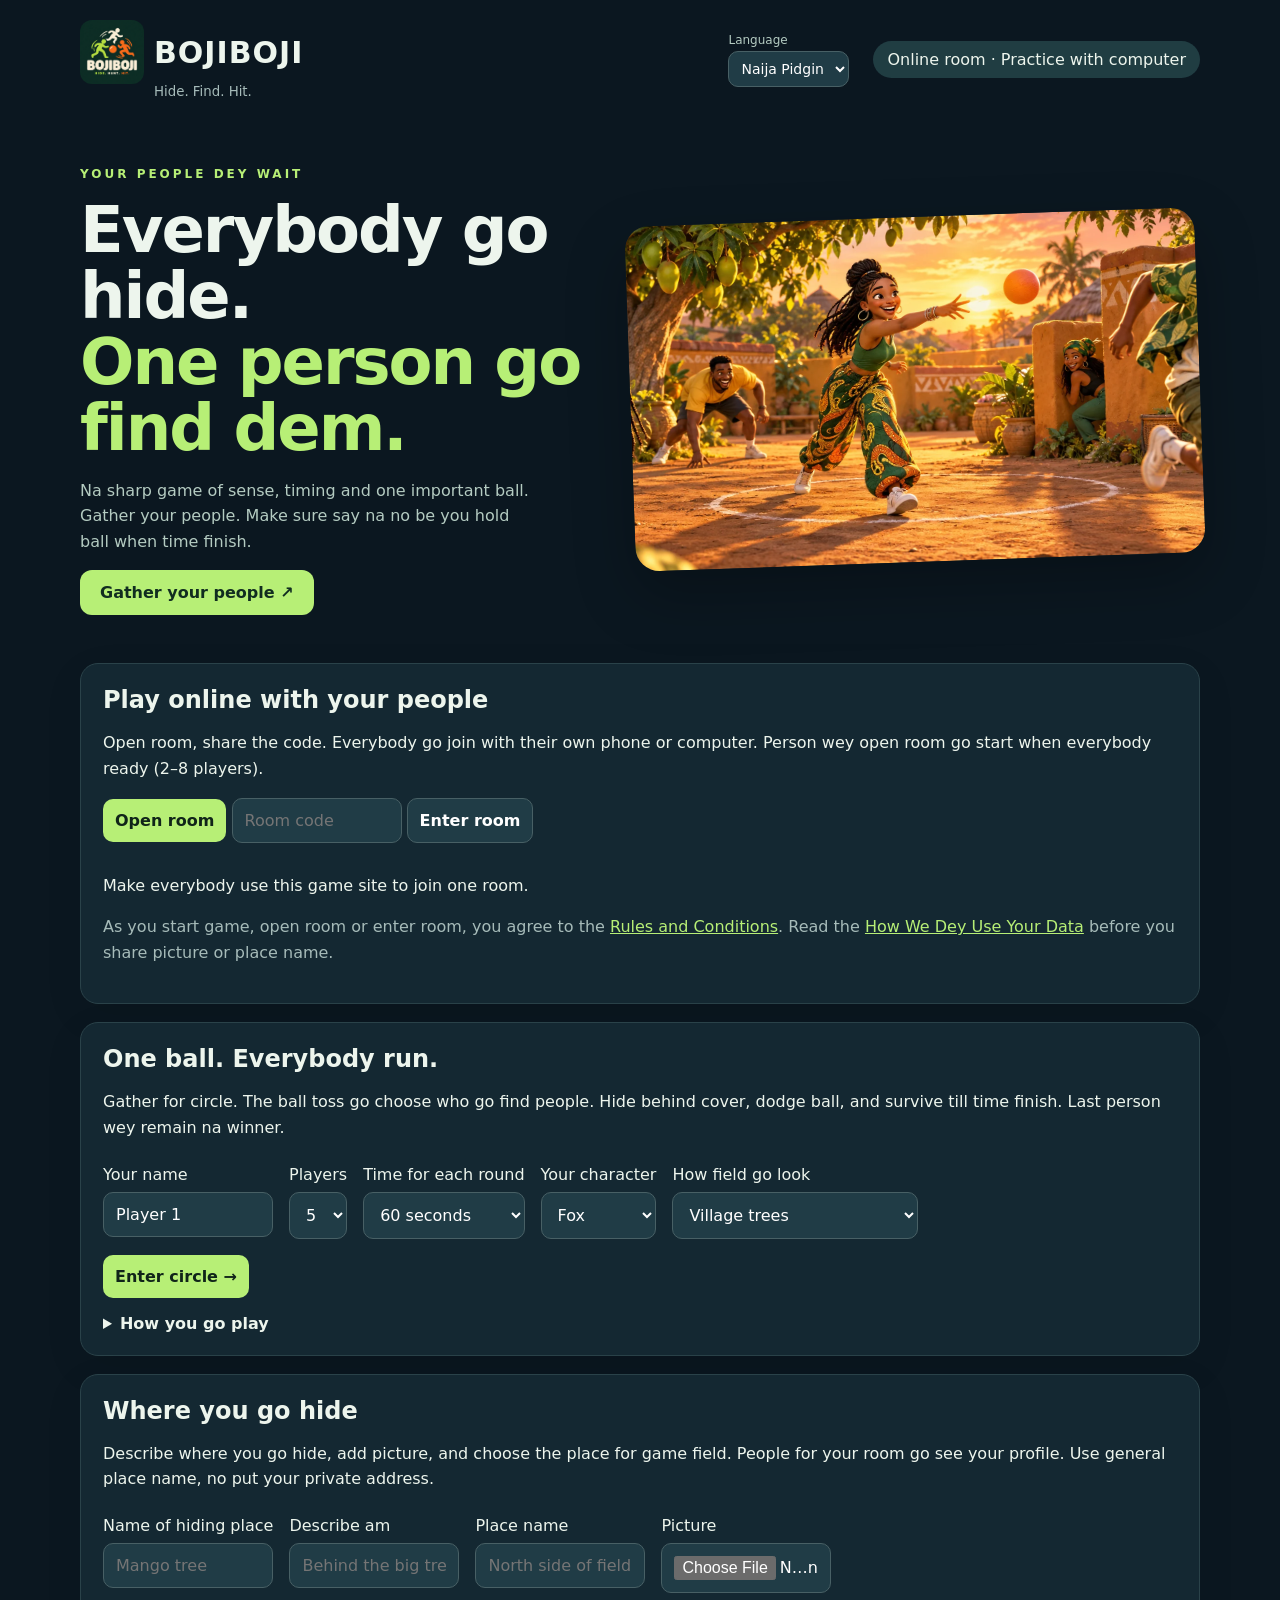
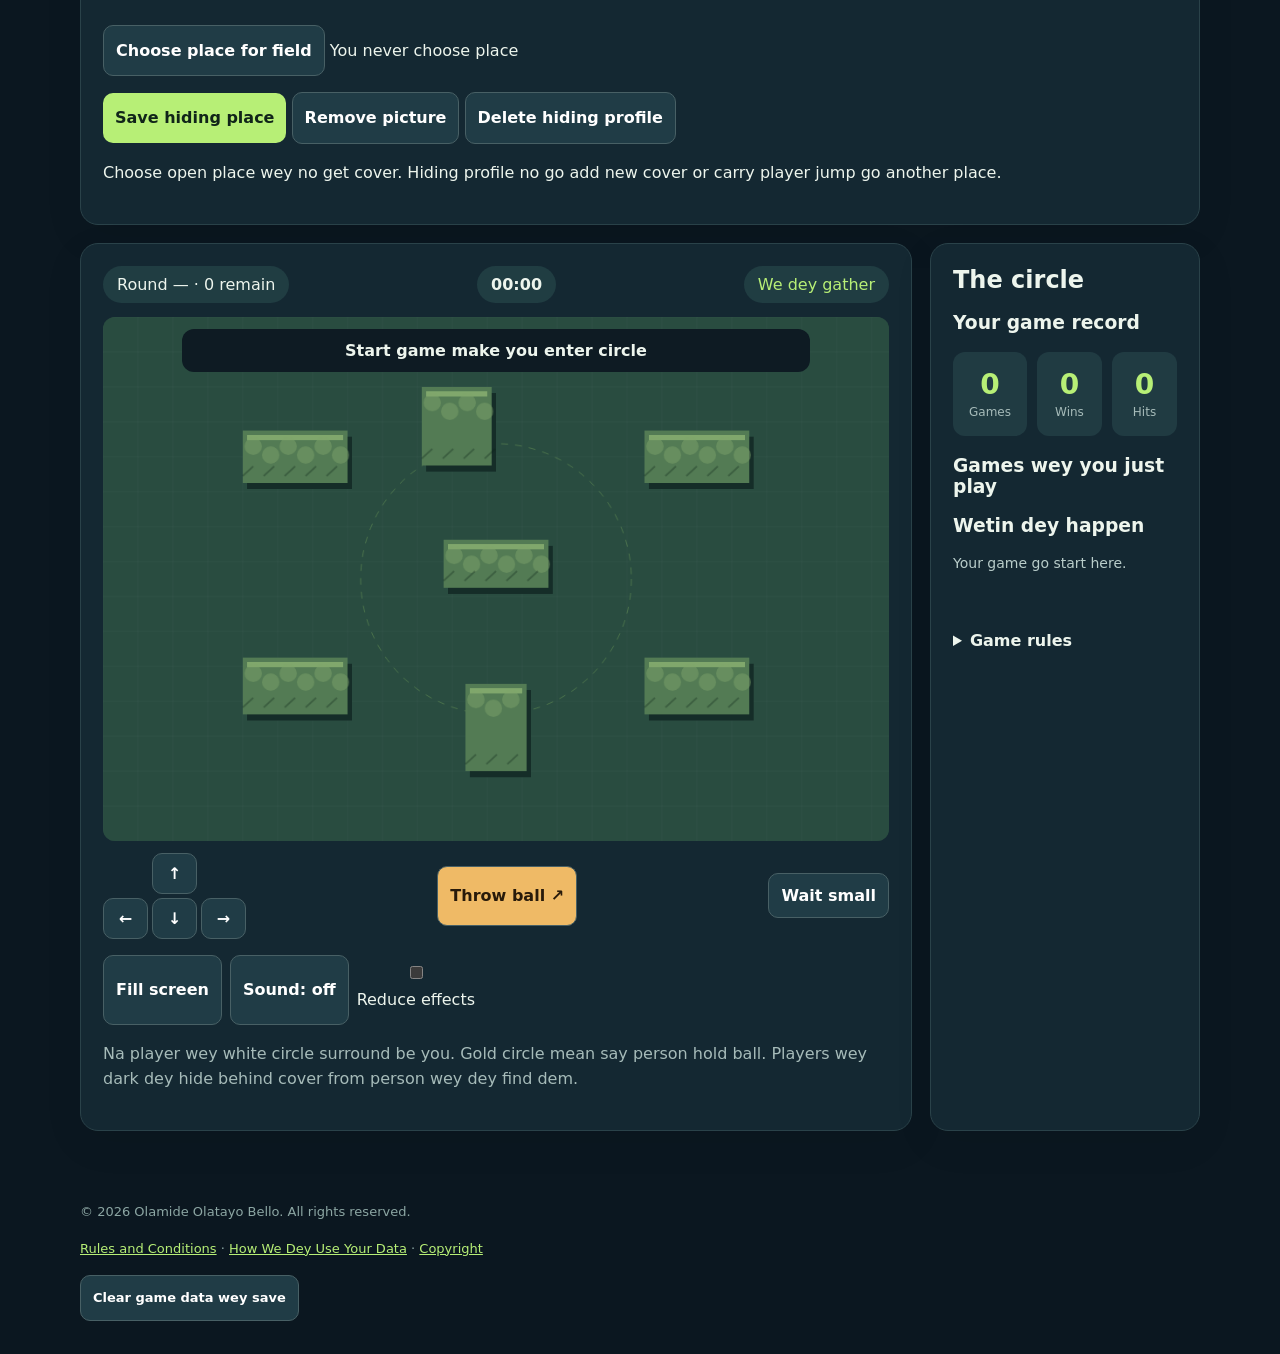
==== commit e5b2a348: "Make Nigerian Pidgin the default with saved English switching and localized gameplay" ====
--- a/index.html
+++ b/index.html
@@ -1,4 +1,4 @@
 <!doctype html>
-<html lang="en"><head><meta charset="utf-8"><meta name="viewport" content="width=device-width,initial-scale=1"><meta name="theme-color" content="#142832"><meta name="description" content="Bojiboji: hide, hunt, and pass the ball. Play with friends in online rooms or practice against computer runners."><link rel="icon" href="assets/boji-mark.svg" type="image/svg+xml"><link rel="stylesheet" href="experience.css"><title>Bojiboji — Hide. Hunt. Hit.</title><style>
+<html lang="pcm"><head><meta charset="utf-8"><meta name="viewport" content="width=device-width,initial-scale=1"><meta name="theme-color" content="#142832"><meta name="description" content="Bojiboji: hide, hunt, and pass the ball. Play with friends in online rooms or practice against computer runners."><link rel="icon" href="assets/boji-mark.svg" type="image/svg+xml"><link rel="stylesheet" href="experience.css"><title>Bojiboji — Hide. Hunt. Hit.</title><style>
 *{box-sizing:border-box}body{margin:0;background:#0b1720;color:#edf5ed;font:16px system-ui}header,main,footer{max-width:1160px;margin:auto;padding:20px}header{display:flex;align-items:center;justify-content:space-between}h1{margin:0;font-size:30px;letter-spacing:-1px}small,.muted{color:#a6bbb9}.brand{color:#b7ef76}section{background:#142832;border:1px solid #2a4249;border-radius:18px;padding:22px;margin-bottom:18px}h2{margin:0 0 12px}p{line-height:1.6}button,select,input{font:inherit;border-radius:10px;padding:12px;border:1px solid #486065;background:#203c46;color:white}button{cursor:pointer;font-weight:700}button.primary{background:#b7ef76;color:#102419;border:0}label{display:inline-grid;gap:8px;margin:8px 16px 16px 0}input{width:170px}.layout{display:grid;grid-template-columns:1fr 270px;gap:18px}.hud{display:flex;justify-content:space-between;gap:12px;margin-bottom:14px;flex-wrap:wrap}.pill{background:#203d42;padding:9px 14px;border-radius:30px}canvas{width:100%;display:block;background:#24433a;border-radius:12px;touch-action:none}#arena{position:relative}#banner{position:absolute;top:12px;left:10%;right:10%;text-align:center;background:#0b1720e8;border-radius:12px;padding:12px;pointer-events:none;font-weight:700}#roster{padding:0;list-style:none}#roster li{padding:10px 0;border-bottom:1px solid #2a4249}.out{opacity:.4;text-decoration:line-through}#log{color:#b9cdca;font-size:14px;min-height:60px}.controls{display:flex;gap:12px;justify-content:space-between;align-items:center;margin-top:12px}#pad{display:grid;grid-template-columns:repeat(3,45px);gap:4px}#pad button{padding:10px;touch-action:none;user-select:none}#throw{background:#efba66;color:#281a0a;min-height:60px;touch-action:none}details{margin-top:16px}summary{cursor:pointer;font-weight:700}footer{font-size:13px;color:#8ca6a3}#status{color:#b7ef76} @media(max-width:780px){.layout{grid-template-columns:1fr}header,main{padding:12px}section{padding:14px}h1{font-size:25px}}
-</style></head><body><header><div><h1><img src="assets/bojiboji-logo.webp" alt="Bojiboji ball and circle logo"> BOJIBOJI</h1><small>Hide. Hunt. Hit.</small></div><span class="pill">Online rooms · Local AI mode</span></header><main><section class="hero"><div><span class="eyebrow">The circle is calling</span><h2>Everybody hides.<br><em>Somebody hunts.</em></h2><p>A fast game of nerve, timing, and one very important ball. Bring your friends into the circle. Make sure you are not holding it when time runs out.</p><a href="#onlineLobby">Gather your friends ↗</a></div><img src="assets/bojiboji-key-art.webp" alt="Illustrated Bojiboji players chasing a ball around a leafy village courtyard"></section><section id="onlineLobby"><h2>Play together online</h2><p>Create a room and share its code. Everyone joins from their own device. The host starts when the circle is ready (2–8 players).</p><button id="createRoom" class="primary">Create room</button> <input id="roomCode" placeholder="Room code" maxlength="6" aria-label="Room code"> <button id="joinRoom">Join room</button> <button id="startRoom" hidden>Start online match</button> <button id="leaveRoom" hidden>Leave room</button> <button id="readyRoom" hidden>Ready up</button> <button id="inviteRoom" hidden>Copy invite link</button><div id="roomMembers" class="room-list"></div><p id="roomStatus" role="status" aria-live="polite">Use the same game server to meet in a room.</p><p class="muted">By starting a game, creating a room, or joining, you agree to the <a href="/legal/terms.html">Terms and Conditions</a>. Read the <a href="/legal/privacy.html">Privacy Policy</a> before sharing a picture or location label.</p></section><section id="setup"><h2>One ball. Everyone runs.</h2><p>Gather in the circle. The toss chooses a seeker. Hide behind cover, dodge the ball, and survive the countdown. The final survivor wins.</p><label>Your name<input id="name" maxlength="20" value="Player 1"></label><label>Players<select id="count"><option>3</option><option selected>5</option><option>8</option></select></label><label>Round length<select id="duration"><option value="30">30 seconds</option><option value="60" selected>60 seconds</option><option value="90">90 seconds</option></select></label><label>Avatar<select id="avatar"><option value="fox">Fox</option><option value="cat">Cat</option><option value="owl">Owl</option><option value="bear">Bear</option></select></label><label>Arena style<select id="theme"><option value="grove">Village grove</option><option value="dusk">Golden dusk</option><option value="night">Moonlit courtyard</option></select></label><br><button class="primary" id="start">Enter the circle →</button><details><summary>How to play</summary><p>Move with WASD, arrow keys, or the touch arrows. Aim with your mouse or by tapping the field; click the field or press Space / Throw to throw. On touch screens, moving also sets your aim. Cover blocks players and balls. Each round starts with a random toss and a 4-second hiding phase. A hit transfers the ball immediately; a miss returns it after the ball stops. The new seeker gets a brief pause so the previous seeker can escape. At zero, the current seeker is eliminated—even if their throw is in flight. Eliminated players can watch the remaining rounds.</p></details></section><section><h2>Your hiding spot</h2><p>Describe your spot, add a picture, and choose its position on the game field. Your profile is shared with players in your room. Use a place label rather than a private address.</p><label>Spot name<input id="spotName" maxlength="50" placeholder="Mango tree"></label><label>Description<input id="spotDescription" maxlength="240" placeholder="Behind the broad trunk"></label><label>Location label<input id="spotLocation" maxlength="100" placeholder="North side of the field"></label><label>Picture<input type="file" id="spotPicture" accept="image/jpeg,image/png,image/webp"></label><p><button id="chooseSpot">Choose position on field</button> <span id="spotPosition">No position selected</span></p><img id="spotPreview" alt="Your hiding spot preview" hidden style="max-width:200px;max-height:140px;border-radius:10px"><p><button id="saveSpot" class="primary">Save hiding spot</button> <button id="clearPicture">Remove picture</button> <button id="deleteSpot">Delete hiding profile</button></p><p id="spotStatus" role="status" aria-live="polite">Choose a clear area away from cover. Profiles do not add new cover or teleport players.</p><div id="spotProfiles" style="display:flex;gap:16px;flex-wrap:wrap"></div></section><section id="results" hidden aria-live="polite"><span class="eyebrow">Circle champion</span><h2 id="winnerName"></h2><p id="winnerMessage"></p><table><thead><tr><th>Player</th><th>Hits</th><th>Throws</th><th>Accuracy</th></tr></thead><tbody id="scoreRows"></tbody></table><p>Start another local game, or ready up for a rematch in your room.</p></section><div class="layout"><section><div class="hud"><span class="pill" id="round">Round —</span><strong class="pill" id="timer">00:00</strong><span class="pill" id="status" role="status" aria-live="polite">Ready to gather</span></div><div id="arena"><canvas id="game" width="900" height="600" aria-label="Bojiboji playing field"></canvas><div id="banner">Start a game to join the circle</div></div><div class="controls"><div id="pad" aria-label="Movement controls"><span></span><button data-key="ArrowUp" aria-label="Move up">↑</button><span></span><button data-key="ArrowLeft" aria-label="Move left">←</button><button data-key="ArrowDown" aria-label="Move down">↓</button><button data-key="ArrowRight" aria-label="Move right">→</button></div><button id="throw">Throw ball ↗</button><button id="pause">Pause</button></div><div class="game-tools"><button id="fullscreen">Full screen</button><button id="sound">Sound: off</button><label><input id="reduced" type="checkbox" style="width:auto"> Reduce effects</label></div><p class="muted">You are the white-ringed player. Gold ring = ball holder. Darkened players are hiding behind cover from the seeker.</p></section><section><h2>The circle</h2><ul id="roster"></ul><h3>Your session</h3><div class="stats"><div class="stat"><strong id="statGames">0</strong><span>Games</span></div><div class="stat"><strong id="statWins">0</strong><span>Wins</span></div><div class="stat"><strong id="statHits">0</strong><span>Hits</span></div></div><h3>Recent matches</h3><ol id="history"></ol><h3>Field notes</h3><div id="log" aria-live="polite">Your match starts here.</div><details><summary>Game rules</summary><p>No points, no teams. Every successful hit passes the chase to the player hit. Each expired round removes its ball holder. The last remaining player wins.</p></details></section></div></main><footer><p>© 2026 Olamide Olatayo Bello. All rights reserved.</p><nav aria-label="Legal"><a href="/legal/terms.html">Terms and Conditions</a> · <a href="/legal/privacy.html">Privacy Policy</a> · <a href="/legal/copyright.html">Copyright</a></nav><p><button id="clearSavedData">Clear saved game data</button></p><p id="clearSavedStatus" role="status"></p></footer><script src="game.js"></script><script src="online.js"></script><script src="spots.js"></script><script src="experience.js"></script><script src="/legal/legal.js"></script></body></html>
+</style></head><body><header><div><h1><img src="assets/bojiboji-logo.webp" alt="Bojiboji ball and circle logo"> BOJIBOJI</h1><small>Hide. Find. Hit.</small></div><label class="language-picker">Language<select id="language" aria-label="Language"><option value="pcm">Naija Pidgin</option><option value="en">English</option></select></label><span class="pill">Online room · Practice with computer</span></header><main><section class="hero"><div><span class="eyebrow">Your people dey wait</span><h2>Everybody go hide.<br><em>One person go find dem.</em></h2><p>Na sharp game of sense, timing and one important ball. Gather your people. Make sure say na no be you hold ball when time finish.</p><a href="#onlineLobby">Gather your people ↗</a></div><img src="assets/bojiboji-key-art.webp" alt="Illustrated Bojiboji players chasing a ball around a leafy village courtyard"></section><section id="onlineLobby"><h2>Play online with your people</h2><p>Open room, share the code. Everybody go join with their own phone or computer. Person wey open room go start when everybody ready (2–8 players).</p><button id="createRoom" class="primary">Open room</button> <input id="roomCode" placeholder="Room code" maxlength="6" aria-label="Room code"> <button id="joinRoom">Enter room</button> <button id="startRoom" hidden>Start online game</button> <button id="leaveRoom" hidden>Comot for room</button> <button id="readyRoom" hidden>I don ready</button> <button id="inviteRoom" hidden>Copy invite link</button><div id="roomMembers" class="room-list"></div><p id="roomStatus" role="status" aria-live="polite">Make everybody use this game site to join one room.</p><p class="muted">As you start game, open room or enter room, you agree to the <a href="/legal/terms.html">Rules and Conditions</a>. Read the <a href="/legal/privacy.html">How We Dey Use Your Data</a> before you share picture or place name.</p></section><section id="setup"><h2>One ball. Everybody run.</h2><p>Gather for circle. The ball toss go choose who go find people. Hide behind cover, dodge ball, and survive till time finish. Last person wey remain na winner.</p><label>Your name<input id="name" maxlength="20" value="Player 1"></label><label>Players<select id="count"><option>3</option><option selected>5</option><option>8</option></select></label><label>Time for each round<select id="duration"><option value="30">30 seconds</option><option value="60" selected>60 seconds</option><option value="90">90 seconds</option></select></label><label>Your character<select id="avatar"><option value="fox">Fox</option><option value="cat">Cat</option><option value="owl">Owl</option><option value="bear">Bear</option></select></label><label>How field go look<select id="theme"><option value="grove">Village trees</option><option value="dusk">Evening sunlight</option><option value="night">Compound for moonlight</option></select></label><br><button class="primary" id="start">Enter circle →</button><details><summary>How you go play</summary><p>Use WASD, arrow keys or the arrows for screen to move. Point mouse or tap field to aim; click field, press Space or Throw to throw ball. For touch screen, direction wey you move go also set your aim. Cover go block players and ball. Each round start with random ball toss, then 4 seconds to hide. If ball hit person, na that person go collect am. If you miss, ball go return after e stop. New ball holder go pause small so the former one fit escape. When time reach zero, person wey hold ball don lose that round, even if ball still dey fly. Person wey don comot fit watch the rest.</p></details></section><section><h2>Where you go hide</h2><p>Describe where you go hide, add picture, and choose the place for game field. People for your room go see your profile. Use general place name, no put your private address.</p><label>Name of hiding place<input id="spotName" maxlength="50" placeholder="Mango tree"></label><label>Describe am<input id="spotDescription" maxlength="240" placeholder="Behind the big tree trunk"></label><label>Place name<input id="spotLocation" maxlength="100" placeholder="North side of field"></label><label>Picture<input type="file" id="spotPicture" accept="image/jpeg,image/png,image/webp"></label><p><button id="chooseSpot">Choose place for field</button> <span id="spotPosition">You never choose place</span></p><img id="spotPreview" alt="Preview of where you go hide" hidden style="max-width:200px;max-height:140px;border-radius:10px"><p><button id="saveSpot" class="primary">Save hiding place</button> <button id="clearPicture">Remove picture</button> <button id="deleteSpot">Delete hiding profile</button></p><p id="spotStatus" role="status" aria-live="polite">Choose open place wey no get cover. Hiding profile no go add new cover or carry player jump go another place.</p><div id="spotProfiles" style="display:flex;gap:16px;flex-wrap:wrap"></div></section><section id="results" hidden aria-live="polite"><span class="eyebrow">Champion for the circle</span><h2 id="winnerName"></h2><p id="winnerMessage"></p><table><thead><tr><th>Player</th><th>Hits</th><th>Throws</th><th>How your aim correct</th></tr></thead><tbody id="scoreRows"></tbody></table><p>Start another practice game, or ready yourself for another game for your room.</p></section><div class="layout"><section><div class="hud"><span class="pill" id="round">Round —</span><strong class="pill" id="timer">00:00</strong><span class="pill" id="status" role="status" aria-live="polite">We fit gather now</span></div><div id="arena"><canvas id="game" width="900" height="600" aria-label="Bojiboji game field"></canvas><div id="banner">Start game make you enter circle</div></div><div class="controls"><div id="pad" aria-label="Buttons to move"><span></span><button data-key="ArrowUp" aria-label="Move go up">↑</button><span></span><button data-key="ArrowLeft" aria-label="Move go left">←</button><button data-key="ArrowDown" aria-label="Move go down">↓</button><button data-key="ArrowRight" aria-label="Move go right">→</button></div><button id="throw">Throw ball ↗</button><button id="pause">Wait small</button></div><div class="game-tools"><button id="fullscreen">Fill screen</button><button id="sound">Sound: off</button><label><input id="reduced" type="checkbox" style="width:auto"> Reduce effects</label></div><p class="muted">Na player wey white circle surround be you. Gold circle mean say person hold ball. Players wey dark dey hide behind cover from person wey dey find dem.</p></section><section><h2>The circle</h2><ul id="roster"></ul><h3>Your game record</h3><div class="stats"><div class="stat"><strong id="statGames">0</strong><span>Games</span></div><div class="stat"><strong id="statWins">0</strong><span>Wins</span></div><div class="stat"><strong id="statHits">0</strong><span>Hits</span></div></div><h3>Games wey you just play</h3><ol id="history"></ol><h3>Wetin dey happen</h3><div id="log" aria-live="polite">Your game go start here.</div><details><summary>Game rules</summary><p>No points, no teams. Every time ball hit person, na that person go find who to hit next. When round time finish, person wey hold ball go comot. Last player wey remain na winner.</p></details></section></div></main><footer><p>© 2026 Olamide Olatayo Bello. All rights reserved.</p><nav aria-label="Legal documents"><a href="/legal/terms.html">Rules and Conditions</a> · <a href="/legal/privacy.html">How We Dey Use Your Data</a> · <a href="/legal/copyright.html">Copyright</a></nav><p><button id="clearSavedData">Clear game data wey save</button></p><p id="clearSavedStatus" role="status"></p></footer><script src="locales/pcm.js"></script><script src="i18n.js"></script><script src="game.js"></script><script src="online.js"></script><script src="spots.js"></script><script src="experience.js"></script><script src="/legal/legal.js"></script></body></html>
--- a/experience.css
+++ b/experience.css
@@ -3,3 +3,5 @@
 header img{width:64px;height:64px;border-radius:12px}header small{margin-left:74px}.hero img{aspect-ratio:1.65;object-fit:cover}
 
 a{color:#b7ef76}footer nav{line-height:2}footer button{font-size:13px}
+
+.language-picker{font-size:12px;color:#b4cbc1;gap:4px;margin:0 14px 0 auto}.language-picker select{font-size:14px;padding:8px;max-width:155px}header{flex-wrap:wrap;gap:10px}@media(max-width:600px){.language-picker{margin-left:auto;margin-right:0}header>.pill{display:none}}
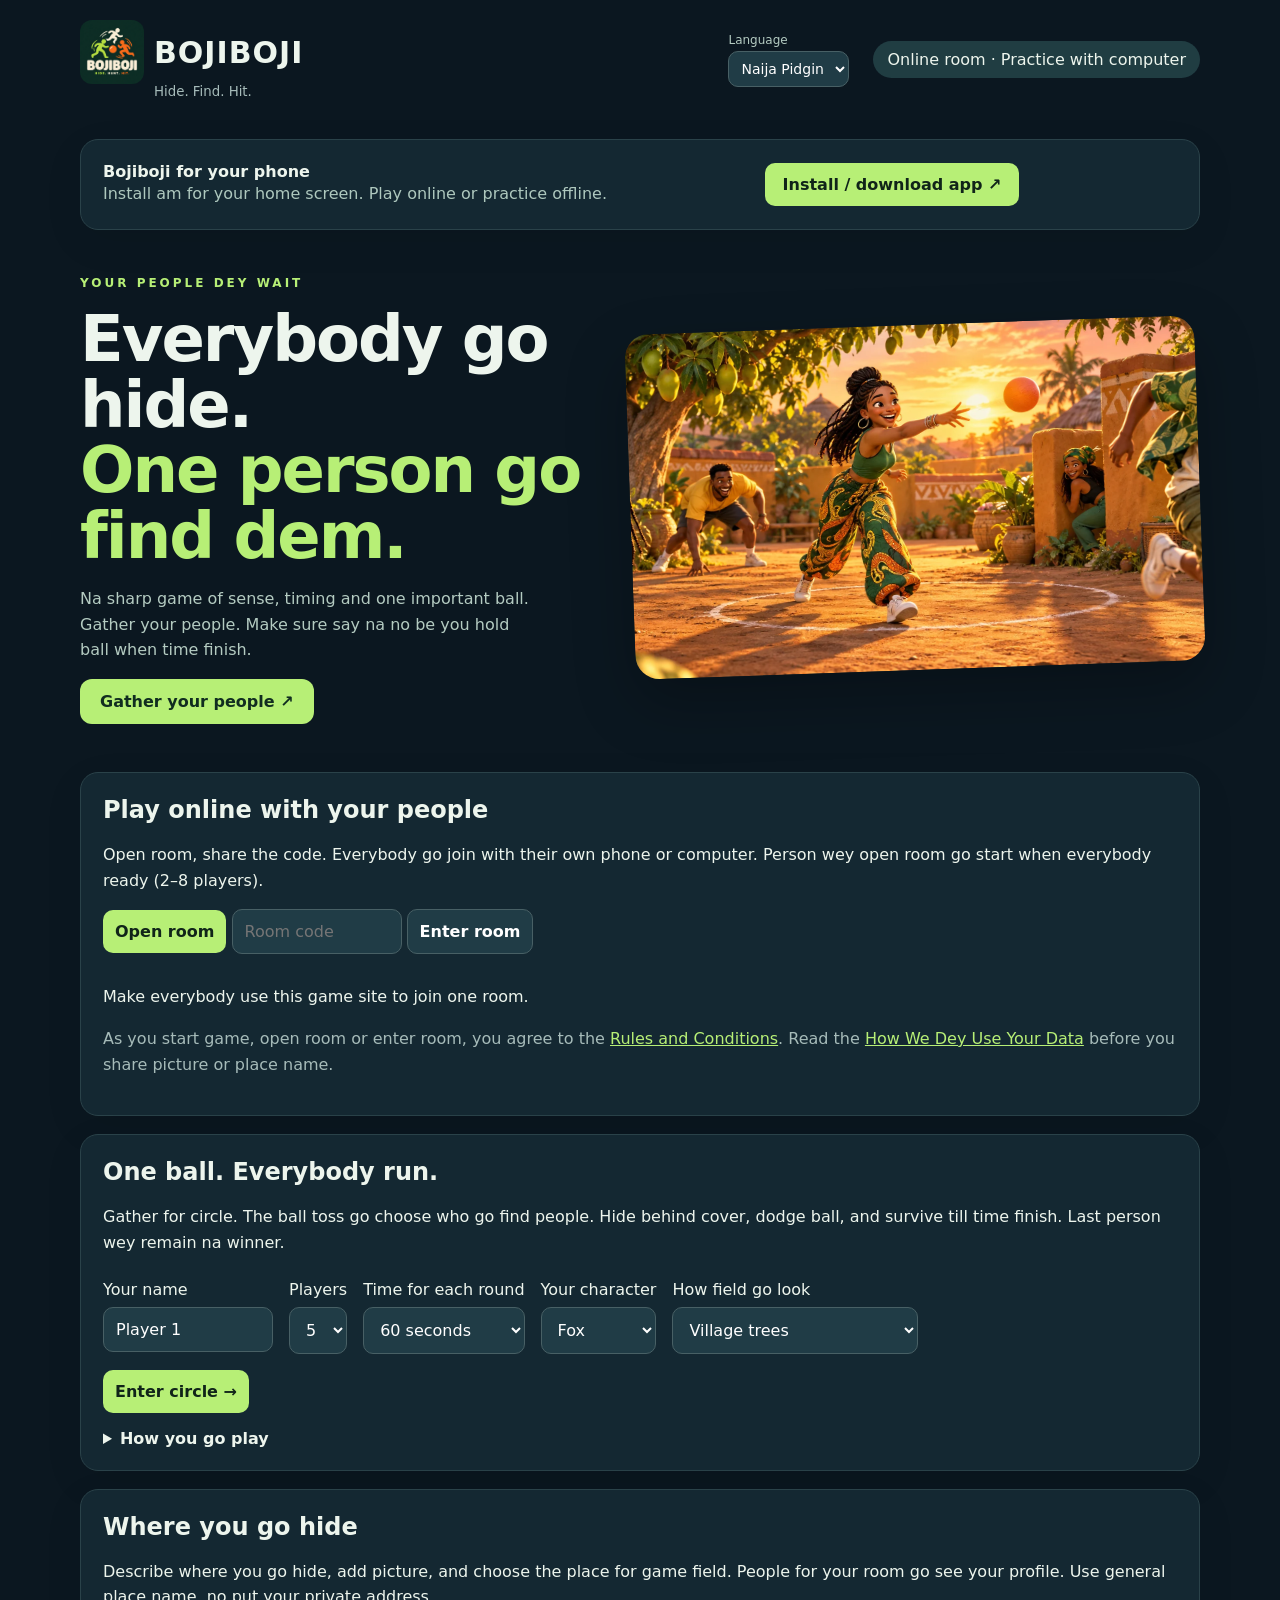
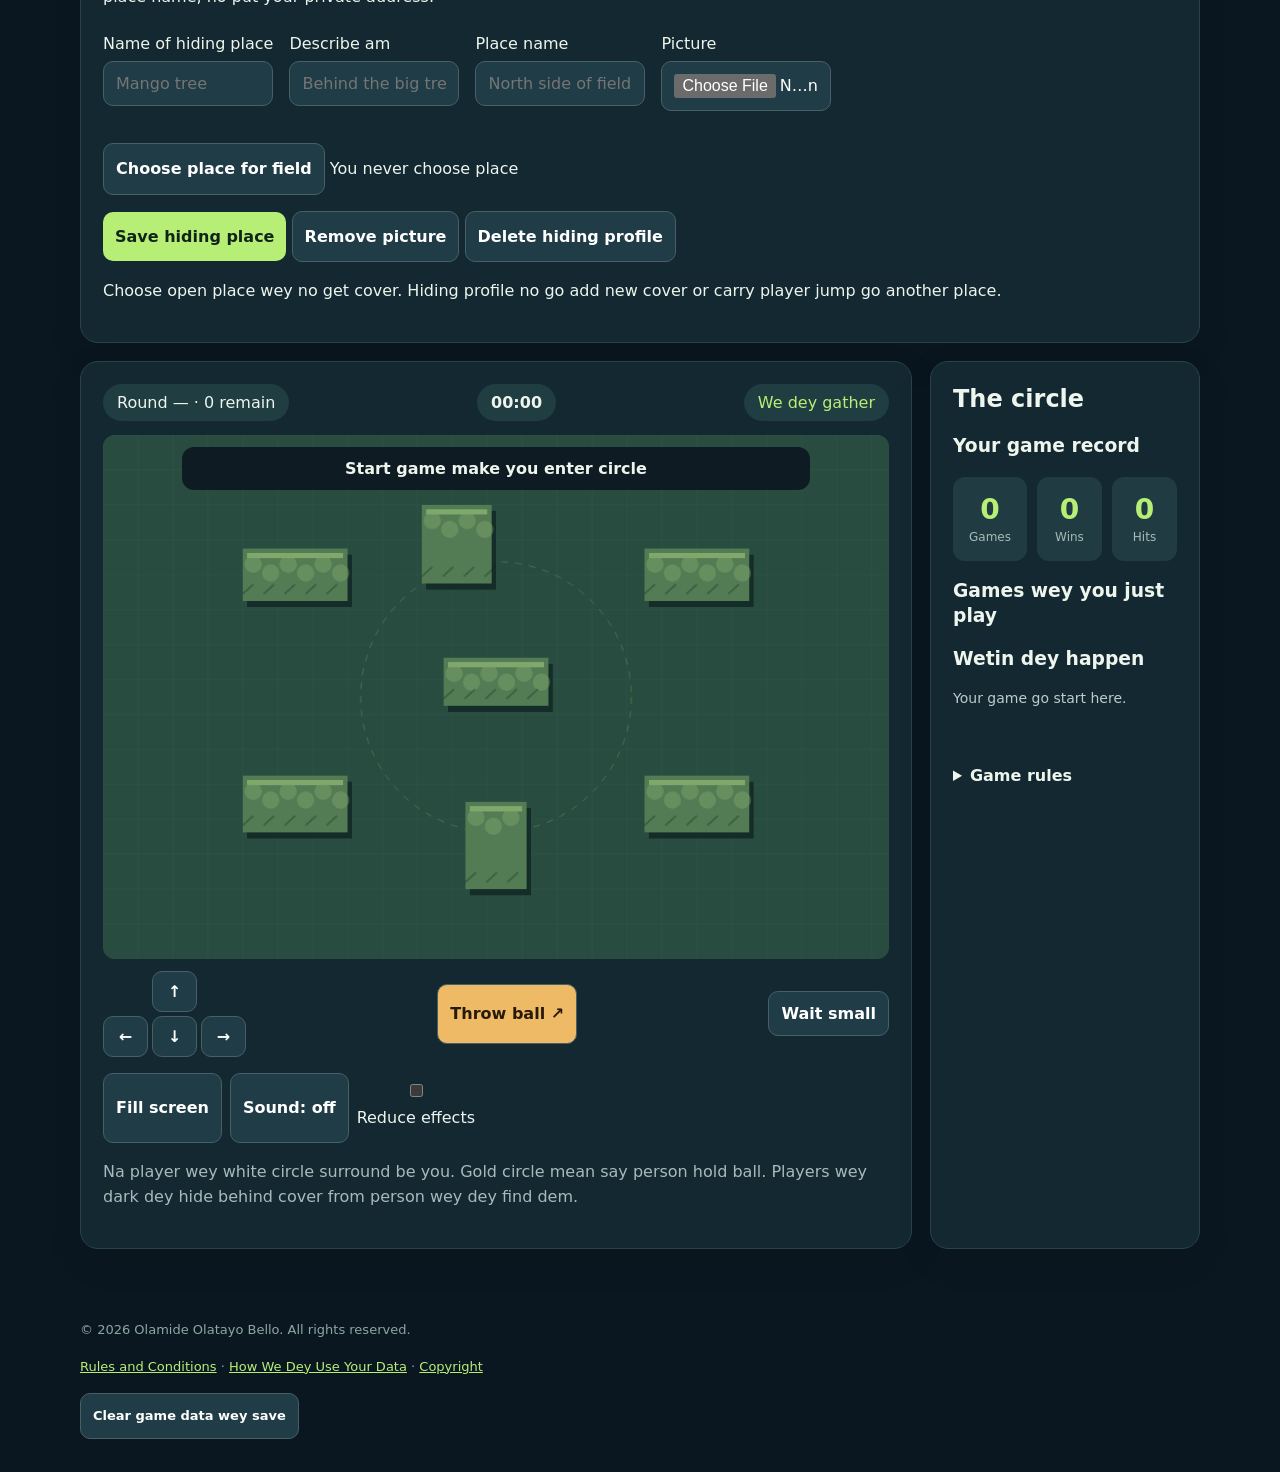
==== commit 4b4d3707: "Add installable Bojiboji mobile web app, install page and private-data-safe offline practice" ====
--- a/index.html
+++ b/index.html
@@ -1,4 +1,4 @@
 <!doctype html>
-<html lang="pcm"><head><meta charset="utf-8"><meta name="viewport" content="width=device-width,initial-scale=1"><meta name="theme-color" content="#142832"><meta name="description" content="Bojiboji: hide, hunt, and pass the ball. Play with friends in online rooms or practice against computer runners."><link rel="icon" href="assets/boji-mark.svg" type="image/svg+xml"><link rel="stylesheet" href="experience.css"><title>Bojiboji — Hide. Hunt. Hit.</title><style>
+<html lang="pcm"><head><meta charset="utf-8"><meta name="viewport" content="width=device-width,initial-scale=1"><link rel="manifest" href="/manifest.webmanifest"><link rel="apple-touch-icon" href="/assets/app-icon-180.png"><meta name="apple-mobile-web-app-capable" content="yes"><meta name="apple-mobile-web-app-title" content="Bojiboji"><meta name="mobile-web-app-capable" content="yes"><link rel="stylesheet" href="/mobile/mobile.css"><meta name="theme-color" content="#142832"><meta name="description" content="Bojiboji: hide, hunt, and pass the ball. Play with friends in online rooms or practice against computer runners."><link rel="icon" href="assets/boji-mark.svg" type="image/svg+xml"><link rel="stylesheet" href="experience.css"><title>Bojiboji — Hide. Hunt. Hit.</title><style>
 *{box-sizing:border-box}body{margin:0;background:#0b1720;color:#edf5ed;font:16px system-ui}header,main,footer{max-width:1160px;margin:auto;padding:20px}header{display:flex;align-items:center;justify-content:space-between}h1{margin:0;font-size:30px;letter-spacing:-1px}small,.muted{color:#a6bbb9}.brand{color:#b7ef76}section{background:#142832;border:1px solid #2a4249;border-radius:18px;padding:22px;margin-bottom:18px}h2{margin:0 0 12px}p{line-height:1.6}button,select,input{font:inherit;border-radius:10px;padding:12px;border:1px solid #486065;background:#203c46;color:white}button{cursor:pointer;font-weight:700}button.primary{background:#b7ef76;color:#102419;border:0}label{display:inline-grid;gap:8px;margin:8px 16px 16px 0}input{width:170px}.layout{display:grid;grid-template-columns:1fr 270px;gap:18px}.hud{display:flex;justify-content:space-between;gap:12px;margin-bottom:14px;flex-wrap:wrap}.pill{background:#203d42;padding:9px 14px;border-radius:30px}canvas{width:100%;display:block;background:#24433a;border-radius:12px;touch-action:none}#arena{position:relative}#banner{position:absolute;top:12px;left:10%;right:10%;text-align:center;background:#0b1720e8;border-radius:12px;padding:12px;pointer-events:none;font-weight:700}#roster{padding:0;list-style:none}#roster li{padding:10px 0;border-bottom:1px solid #2a4249}.out{opacity:.4;text-decoration:line-through}#log{color:#b9cdca;font-size:14px;min-height:60px}.controls{display:flex;gap:12px;justify-content:space-between;align-items:center;margin-top:12px}#pad{display:grid;grid-template-columns:repeat(3,45px);gap:4px}#pad button{padding:10px;touch-action:none;user-select:none}#throw{background:#efba66;color:#281a0a;min-height:60px;touch-action:none}details{margin-top:16px}summary{cursor:pointer;font-weight:700}footer{font-size:13px;color:#8ca6a3}#status{color:#b7ef76} @media(max-width:780px){.layout{grid-template-columns:1fr}header,main{padding:12px}section{padding:14px}h1{font-size:25px}}
-</style></head><body><header><div><h1><img src="assets/bojiboji-logo.webp" alt="Bojiboji ball and circle logo"> BOJIBOJI</h1><small>Hide. Find. Hit.</small></div><label class="language-picker">Language<select id="language" aria-label="Language"><option value="pcm">Naija Pidgin</option><option value="en">English</option></select></label><span class="pill">Online room · Practice with computer</span></header><main><section class="hero"><div><span class="eyebrow">Your people dey wait</span><h2>Everybody go hide.<br><em>One person go find dem.</em></h2><p>Na sharp game of sense, timing and one important ball. Gather your people. Make sure say na no be you hold ball when time finish.</p><a href="#onlineLobby">Gather your people ↗</a></div><img src="assets/bojiboji-key-art.webp" alt="Illustrated Bojiboji players chasing a ball around a leafy village courtyard"></section><section id="onlineLobby"><h2>Play online with your people</h2><p>Open room, share the code. Everybody go join with their own phone or computer. Person wey open room go start when everybody ready (2–8 players).</p><button id="createRoom" class="primary">Open room</button> <input id="roomCode" placeholder="Room code" maxlength="6" aria-label="Room code"> <button id="joinRoom">Enter room</button> <button id="startRoom" hidden>Start online game</button> <button id="leaveRoom" hidden>Comot for room</button> <button id="readyRoom" hidden>I don ready</button> <button id="inviteRoom" hidden>Copy invite link</button><div id="roomMembers" class="room-list"></div><p id="roomStatus" role="status" aria-live="polite">Make everybody use this game site to join one room.</p><p class="muted">As you start game, open room or enter room, you agree to the <a href="/legal/terms.html">Rules and Conditions</a>. Read the <a href="/legal/privacy.html">How We Dey Use Your Data</a> before you share picture or place name.</p></section><section id="setup"><h2>One ball. Everybody run.</h2><p>Gather for circle. The ball toss go choose who go find people. Hide behind cover, dodge ball, and survive till time finish. Last person wey remain na winner.</p><label>Your name<input id="name" maxlength="20" value="Player 1"></label><label>Players<select id="count"><option>3</option><option selected>5</option><option>8</option></select></label><label>Time for each round<select id="duration"><option value="30">30 seconds</option><option value="60" selected>60 seconds</option><option value="90">90 seconds</option></select></label><label>Your character<select id="avatar"><option value="fox">Fox</option><option value="cat">Cat</option><option value="owl">Owl</option><option value="bear">Bear</option></select></label><label>How field go look<select id="theme"><option value="grove">Village trees</option><option value="dusk">Evening sunlight</option><option value="night">Compound for moonlight</option></select></label><br><button class="primary" id="start">Enter circle →</button><details><summary>How you go play</summary><p>Use WASD, arrow keys or the arrows for screen to move. Point mouse or tap field to aim; click field, press Space or Throw to throw ball. For touch screen, direction wey you move go also set your aim. Cover go block players and ball. Each round start with random ball toss, then 4 seconds to hide. If ball hit person, na that person go collect am. If you miss, ball go return after e stop. New ball holder go pause small so the former one fit escape. When time reach zero, person wey hold ball don lose that round, even if ball still dey fly. Person wey don comot fit watch the rest.</p></details></section><section><h2>Where you go hide</h2><p>Describe where you go hide, add picture, and choose the place for game field. People for your room go see your profile. Use general place name, no put your private address.</p><label>Name of hiding place<input id="spotName" maxlength="50" placeholder="Mango tree"></label><label>Describe am<input id="spotDescription" maxlength="240" placeholder="Behind the big tree trunk"></label><label>Place name<input id="spotLocation" maxlength="100" placeholder="North side of field"></label><label>Picture<input type="file" id="spotPicture" accept="image/jpeg,image/png,image/webp"></label><p><button id="chooseSpot">Choose place for field</button> <span id="spotPosition">You never choose place</span></p><img id="spotPreview" alt="Preview of where you go hide" hidden style="max-width:200px;max-height:140px;border-radius:10px"><p><button id="saveSpot" class="primary">Save hiding place</button> <button id="clearPicture">Remove picture</button> <button id="deleteSpot">Delete hiding profile</button></p><p id="spotStatus" role="status" aria-live="polite">Choose open place wey no get cover. Hiding profile no go add new cover or carry player jump go another place.</p><div id="spotProfiles" style="display:flex;gap:16px;flex-wrap:wrap"></div></section><section id="results" hidden aria-live="polite"><span class="eyebrow">Champion for the circle</span><h2 id="winnerName"></h2><p id="winnerMessage"></p><table><thead><tr><th>Player</th><th>Hits</th><th>Throws</th><th>How your aim correct</th></tr></thead><tbody id="scoreRows"></tbody></table><p>Start another practice game, or ready yourself for another game for your room.</p></section><div class="layout"><section><div class="hud"><span class="pill" id="round">Round —</span><strong class="pill" id="timer">00:00</strong><span class="pill" id="status" role="status" aria-live="polite">We fit gather now</span></div><div id="arena"><canvas id="game" width="900" height="600" aria-label="Bojiboji game field"></canvas><div id="banner">Start game make you enter circle</div></div><div class="controls"><div id="pad" aria-label="Buttons to move"><span></span><button data-key="ArrowUp" aria-label="Move go up">↑</button><span></span><button data-key="ArrowLeft" aria-label="Move go left">←</button><button data-key="ArrowDown" aria-label="Move go down">↓</button><button data-key="ArrowRight" aria-label="Move go right">→</button></div><button id="throw">Throw ball ↗</button><button id="pause">Wait small</button></div><div class="game-tools"><button id="fullscreen">Fill screen</button><button id="sound">Sound: off</button><label><input id="reduced" type="checkbox" style="width:auto"> Reduce effects</label></div><p class="muted">Na player wey white circle surround be you. Gold circle mean say person hold ball. Players wey dark dey hide behind cover from person wey dey find dem.</p></section><section><h2>The circle</h2><ul id="roster"></ul><h3>Your game record</h3><div class="stats"><div class="stat"><strong id="statGames">0</strong><span>Games</span></div><div class="stat"><strong id="statWins">0</strong><span>Wins</span></div><div class="stat"><strong id="statHits">0</strong><span>Hits</span></div></div><h3>Games wey you just play</h3><ol id="history"></ol><h3>Wetin dey happen</h3><div id="log" aria-live="polite">Your game go start here.</div><details><summary>Game rules</summary><p>No points, no teams. Every time ball hit person, na that person go find who to hit next. When round time finish, person wey hold ball go comot. Last player wey remain na winner.</p></details></section></div></main><footer><p>© 2026 Olamide Olatayo Bello. All rights reserved.</p><nav aria-label="Legal documents"><a href="/legal/terms.html">Rules and Conditions</a> · <a href="/legal/privacy.html">How We Dey Use Your Data</a> · <a href="/legal/copyright.html">Copyright</a></nav><p><button id="clearSavedData">Clear game data wey save</button></p><p id="clearSavedStatus" role="status"></p></footer><script src="locales/pcm.js"></script><script src="i18n.js"></script><script src="game.js"></script><script src="online.js"></script><script src="spots.js"></script><script src="experience.js"></script><script src="/legal/legal.js"></script></body></html>
+</style></head><body><header><div><h1><img src="assets/bojiboji-logo.webp" alt="Bojiboji ball and circle logo"> BOJIBOJI</h1><small>Hide. Find. Hit.</small></div><label class="language-picker">Language<select id="language" aria-label="Language"><option value="pcm">Naija Pidgin</option><option value="en">English</option></select></label><span class="pill">Online room · Practice with computer</span></header><main><section class="mobile-install-strip"><div><strong>Bojiboji for your phone</strong><p>Install am for your home screen. Play online or practice offline.</p></div><a href="/install">Install / download app ↗</a><p id="mobileNetwork" role="status"></p><button id="updateApp" hidden>Update app (reload)</button></section><section class="hero"><div><span class="eyebrow">Your people dey wait</span><h2>Everybody go hide.<br><em>One person go find dem.</em></h2><p>Na sharp game of sense, timing and one important ball. Gather your people. Make sure say na no be you hold ball when time finish.</p><a href="#onlineLobby">Gather your people ↗</a></div><img src="assets/bojiboji-key-art.webp" alt="Illustrated Bojiboji players chasing a ball around a leafy village courtyard"></section><section id="onlineLobby"><h2>Play online with your people</h2><p>Open room, share the code. Everybody go join with their own phone or computer. Person wey open room go start when everybody ready (2–8 players).</p><button id="createRoom" class="primary">Open room</button> <input id="roomCode" placeholder="Room code" maxlength="6" aria-label="Room code"> <button id="joinRoom">Enter room</button> <button id="startRoom" hidden>Start online game</button> <button id="leaveRoom" hidden>Comot for room</button> <button id="readyRoom" hidden>I don ready</button> <button id="inviteRoom" hidden>Copy invite link</button><div id="roomMembers" class="room-list"></div><p id="roomStatus" role="status" aria-live="polite">Make everybody use this game site to join one room.</p><p class="muted">As you start game, open room or enter room, you agree to the <a href="/legal/terms.html">Rules and Conditions</a>. Read the <a href="/legal/privacy.html">How We Dey Use Your Data</a> before you share picture or place name.</p></section><section id="setup"><h2>One ball. Everybody run.</h2><p>Gather for circle. The ball toss go choose who go find people. Hide behind cover, dodge ball, and survive till time finish. Last person wey remain na winner.</p><label>Your name<input id="name" maxlength="20" value="Player 1"></label><label>Players<select id="count"><option>3</option><option selected>5</option><option>8</option></select></label><label>Time for each round<select id="duration"><option value="30">30 seconds</option><option value="60" selected>60 seconds</option><option value="90">90 seconds</option></select></label><label>Your character<select id="avatar"><option value="fox">Fox</option><option value="cat">Cat</option><option value="owl">Owl</option><option value="bear">Bear</option></select></label><label>How field go look<select id="theme"><option value="grove">Village trees</option><option value="dusk">Evening sunlight</option><option value="night">Compound for moonlight</option></select></label><br><button class="primary" id="start">Enter circle →</button><details><summary>How you go play</summary><p>Use WASD, arrow keys or the arrows for screen to move. Point mouse or tap field to aim; click field, press Space or Throw to throw ball. For touch screen, direction wey you move go also set your aim. Cover go block players and ball. Each round start with random ball toss, then 4 seconds to hide. If ball hit person, na that person go collect am. If you miss, ball go return after e stop. New ball holder go pause small so the former one fit escape. When time reach zero, person wey hold ball don lose that round, even if ball still dey fly. Person wey don comot fit watch the rest.</p></details></section><section><h2>Where you go hide</h2><p>Describe where you go hide, add picture, and choose the place for game field. People for your room go see your profile. Use general place name, no put your private address.</p><label>Name of hiding place<input id="spotName" maxlength="50" placeholder="Mango tree"></label><label>Describe am<input id="spotDescription" maxlength="240" placeholder="Behind the big tree trunk"></label><label>Place name<input id="spotLocation" maxlength="100" placeholder="North side of field"></label><label>Picture<input type="file" id="spotPicture" accept="image/jpeg,image/png,image/webp"></label><p><button id="chooseSpot">Choose place for field</button> <span id="spotPosition">You never choose place</span></p><img id="spotPreview" alt="Preview of where you go hide" hidden style="max-width:200px;max-height:140px;border-radius:10px"><p><button id="saveSpot" class="primary">Save hiding place</button> <button id="clearPicture">Remove picture</button> <button id="deleteSpot">Delete hiding profile</button></p><p id="spotStatus" role="status" aria-live="polite">Choose open place wey no get cover. Hiding profile no go add new cover or carry player jump go another place.</p><div id="spotProfiles" style="display:flex;gap:16px;flex-wrap:wrap"></div></section><section id="results" hidden aria-live="polite"><span class="eyebrow">Champion for the circle</span><h2 id="winnerName"></h2><p id="winnerMessage"></p><table><thead><tr><th>Player</th><th>Hits</th><th>Throws</th><th>How your aim correct</th></tr></thead><tbody id="scoreRows"></tbody></table><p>Start another practice game, or ready yourself for another game for your room.</p></section><div class="layout"><section><div class="hud"><span class="pill" id="round">Round —</span><strong class="pill" id="timer">00:00</strong><span class="pill" id="status" role="status" aria-live="polite">We fit gather now</span></div><div id="arena"><canvas id="game" width="900" height="600" aria-label="Bojiboji game field"></canvas><div id="banner">Start game make you enter circle</div></div><div class="controls"><div id="pad" aria-label="Buttons to move"><span></span><button data-key="ArrowUp" aria-label="Move go up">↑</button><span></span><button data-key="ArrowLeft" aria-label="Move go left">←</button><button data-key="ArrowDown" aria-label="Move go down">↓</button><button data-key="ArrowRight" aria-label="Move go right">→</button></div><button id="throw">Throw ball ↗</button><button id="pause">Wait small</button></div><div class="game-tools"><button id="fullscreen">Fill screen</button><button id="sound">Sound: off</button><label><input id="reduced" type="checkbox" style="width:auto"> Reduce effects</label></div><p class="muted">Na player wey white circle surround be you. Gold circle mean say person hold ball. Players wey dark dey hide behind cover from person wey dey find dem.</p></section><section><h2>The circle</h2><ul id="roster"></ul><h3>Your game record</h3><div class="stats"><div class="stat"><strong id="statGames">0</strong><span>Games</span></div><div class="stat"><strong id="statWins">0</strong><span>Wins</span></div><div class="stat"><strong id="statHits">0</strong><span>Hits</span></div></div><h3>Games wey you just play</h3><ol id="history"></ol><h3>Wetin dey happen</h3><div id="log" aria-live="polite">Your game go start here.</div><details><summary>Game rules</summary><p>No points, no teams. Every time ball hit person, na that person go find who to hit next. When round time finish, person wey hold ball go comot. Last player wey remain na winner.</p></details></section></div></main><footer><p>© 2026 Olamide Olatayo Bello. All rights reserved.</p><nav aria-label="Legal documents"><a href="/legal/terms.html">Rules and Conditions</a> · <a href="/legal/privacy.html">How We Dey Use Your Data</a> · <a href="/legal/copyright.html">Copyright</a></nav><p><button id="clearSavedData">Clear game data wey save</button></p><p id="clearSavedStatus" role="status"></p></footer><script src="locales/pcm.js"></script><script src="i18n.js"></script><script src="game.js"></script><script src="online.js"></script><script src="spots.js"></script><script src="experience.js"></script><script src="/legal/legal.js"></script><script src="/mobile/mobile.js"></script></body></html>
--- a/mobile/mobile.css
+++ b/mobile/mobile.css
@@ -0,0 +1 @@
+body{padding-bottom:env(safe-area-inset-bottom);margin:0;background:#0b1720;color:#edf5ed;font:16px/1.6 system-ui}header,main,footer{max-width:940px;margin:auto;padding:22px}header{display:flex;justify-content:space-between;align-items:center;gap:16px}a{color:#b7ef76}button,select{font:inherit;padding:12px;border-radius:10px;border:1px solid #486065;background:#203c46;color:#edf5ed}button{cursor:pointer;font-weight:700}button.primary{background:#b7ef76;color:#102419;border:0}button:disabled{opacity:.6}h1{font-size:clamp(34px,7vw,56px);line-height:1.1;letter-spacing:-1px;margin:18px 0}h2,h3{line-height:1.3}.install-card{background:#142832;border:1px solid #2a4249;border-radius:22px;padding:30px;margin-bottom:20px}.app-icon{border-radius:24px;display:block;margin-bottom:18px}.eyebrow{color:#b7ef76;font-size:12px;letter-spacing:2px;text-transform:uppercase}.install-badges{display:flex;gap:10px;flex-wrap:wrap}.install-badges span{background:#25483f;padding:5px 12px;border-radius:30px;font-size:13px}.install-page li{margin:10px 0}.install-page footer{font-size:13px;color:#a6bbb9}.install-page #installStatus,.install-page #offlineStatus{color:#c3d6c8}.mobile-install-strip{display:flex;align-items:center;justify-content:space-between;gap:14px;flex-wrap:wrap}.mobile-install-strip a{background:#b7ef76;color:#102419;text-decoration:none;padding:12px 18px;border-radius:10px;font-weight:800}.mobile-install-strip p{margin:0;color:#aec8be}#mobileNetwork{font-size:14px;color:#efba66}#updateApp{background:#b7ef76;color:#102419}@media(max-width:600px){header,main,footer{padding:14px}.install-card{padding:22px}.install-page header{flex-wrap:wrap}.install-page header label{font-size:13px}}
